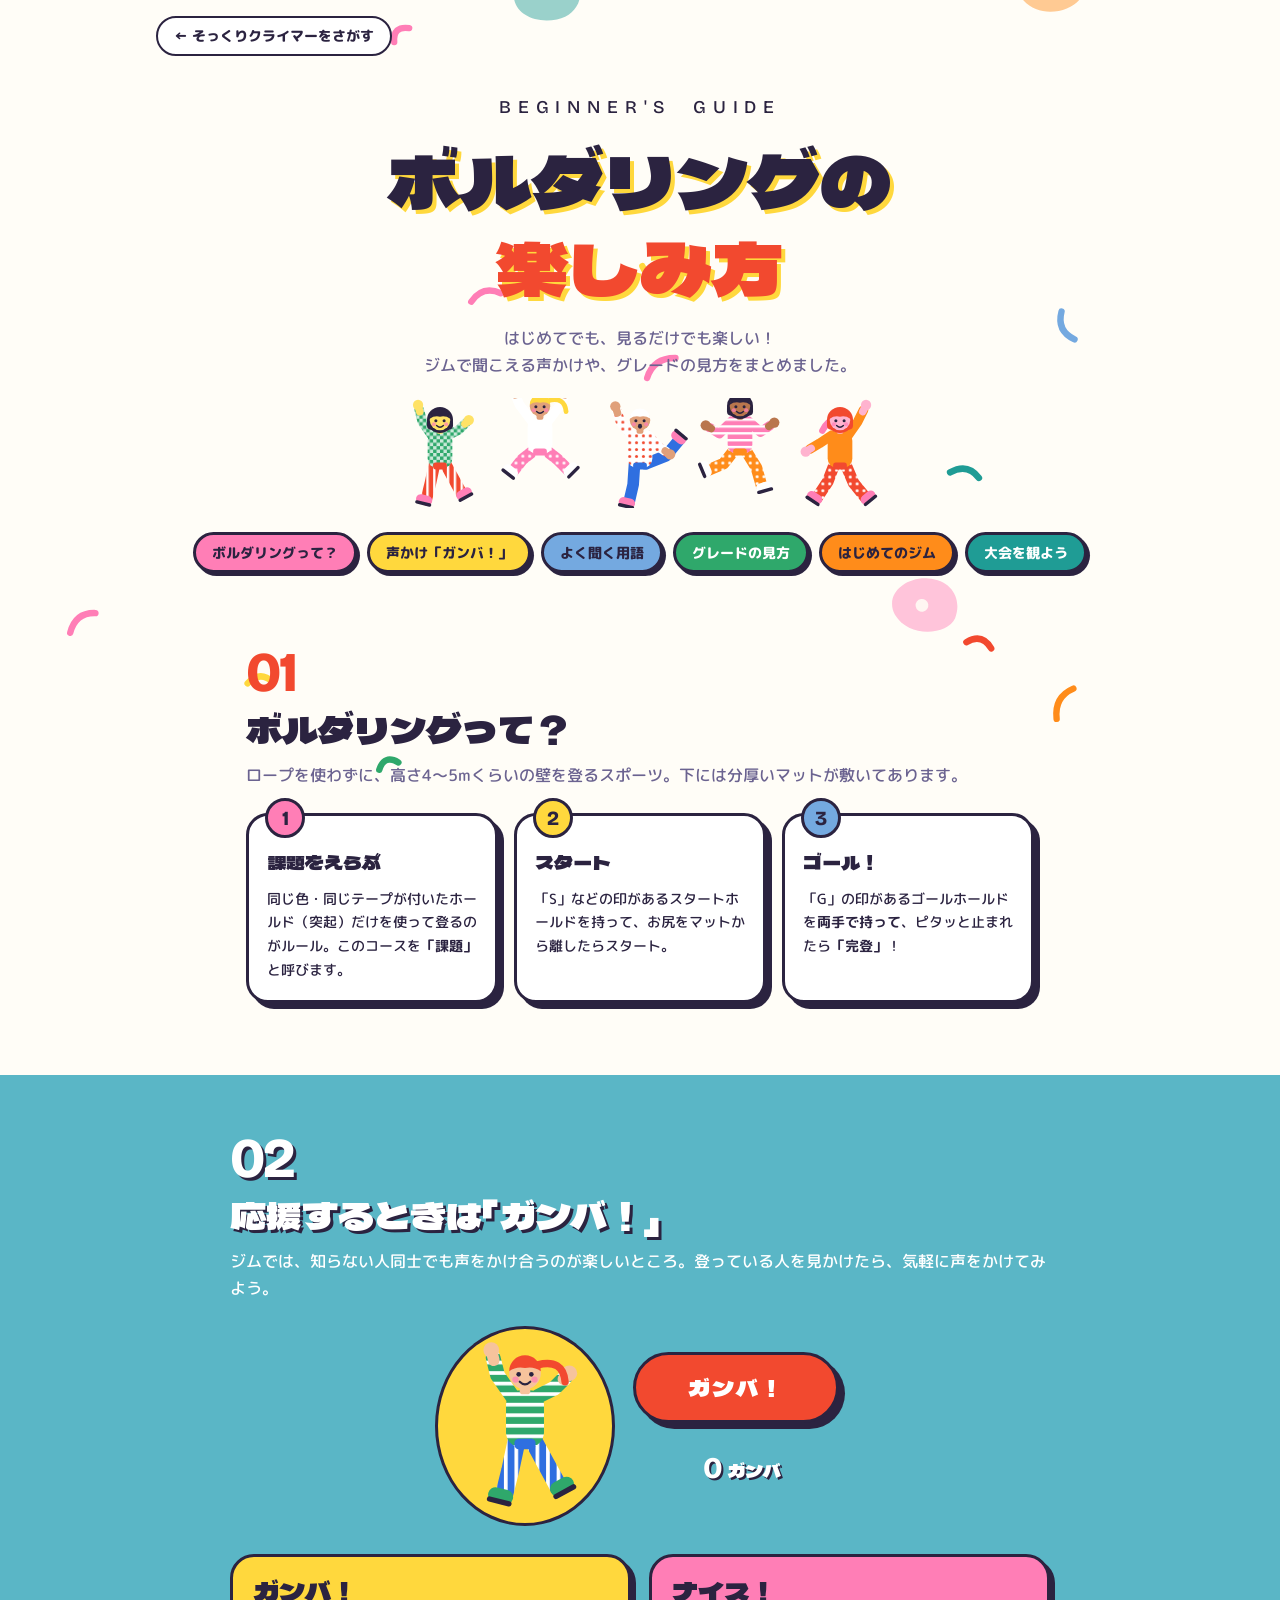
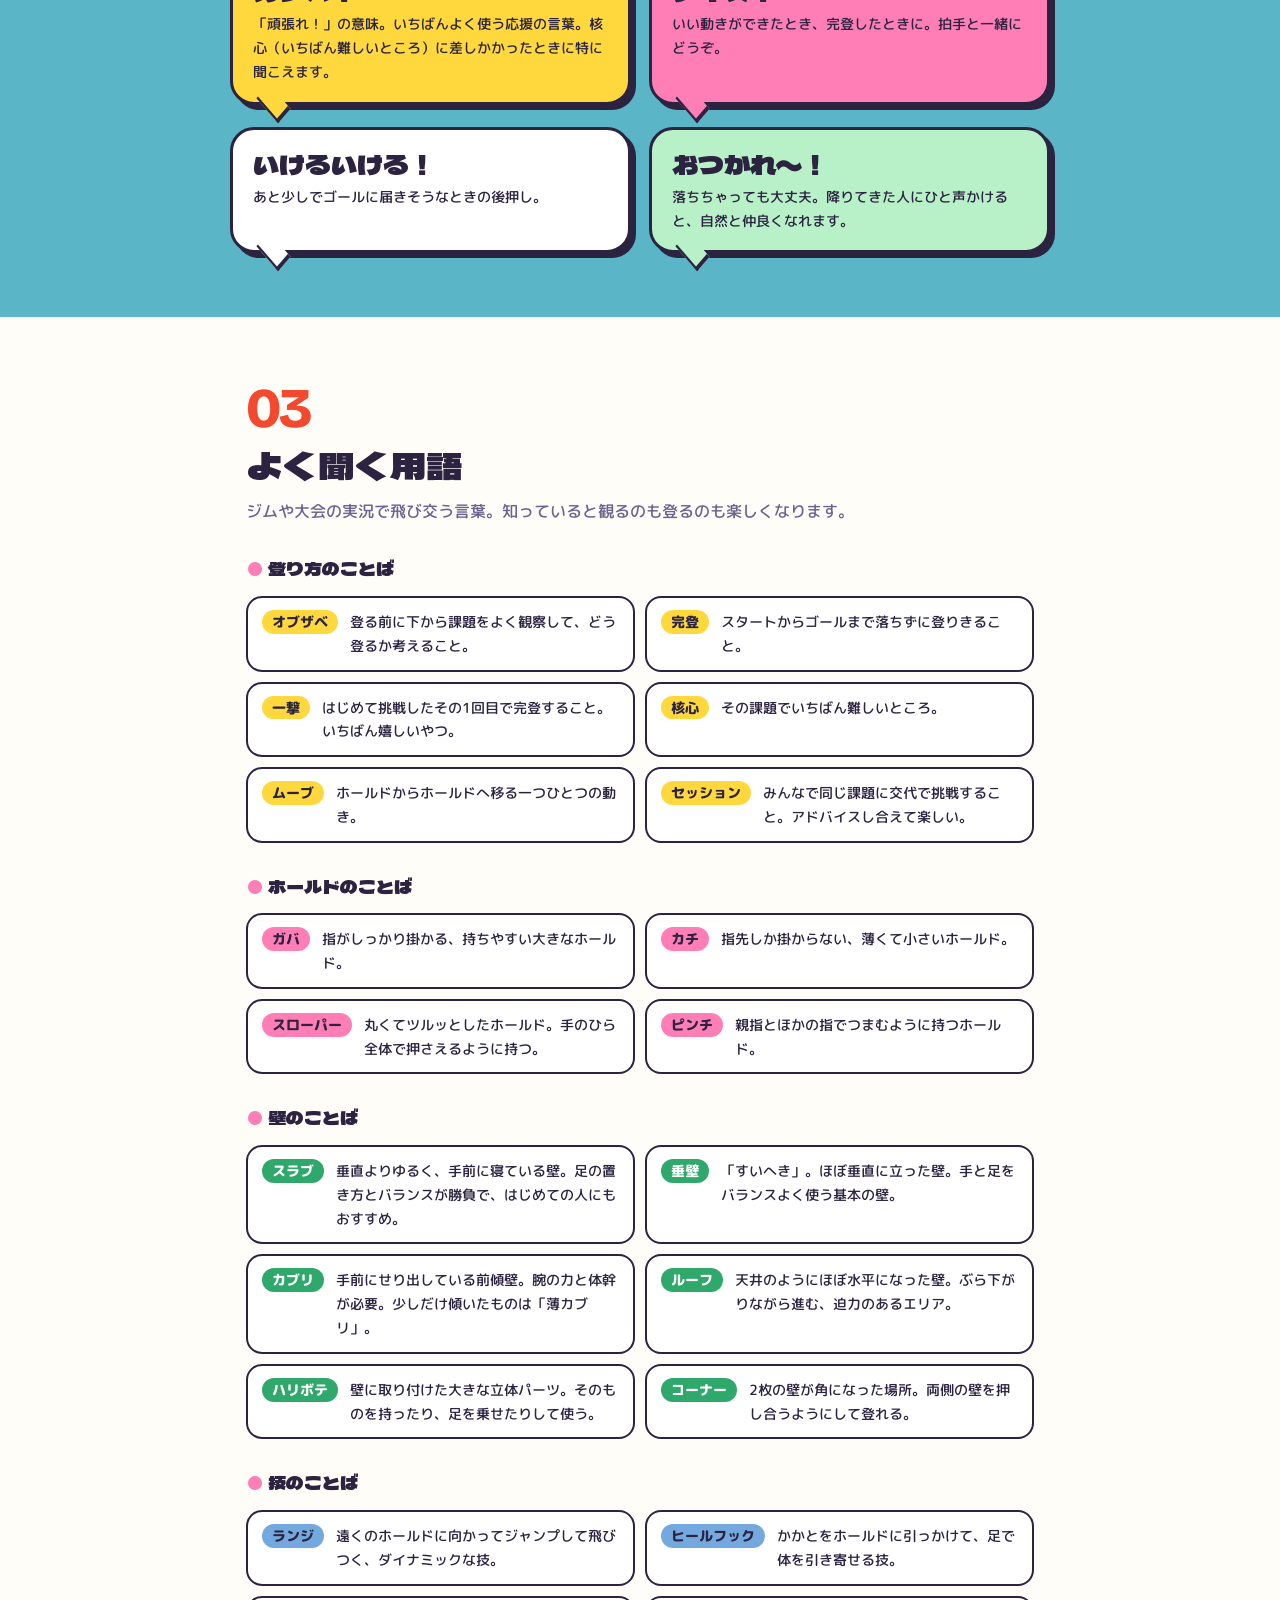
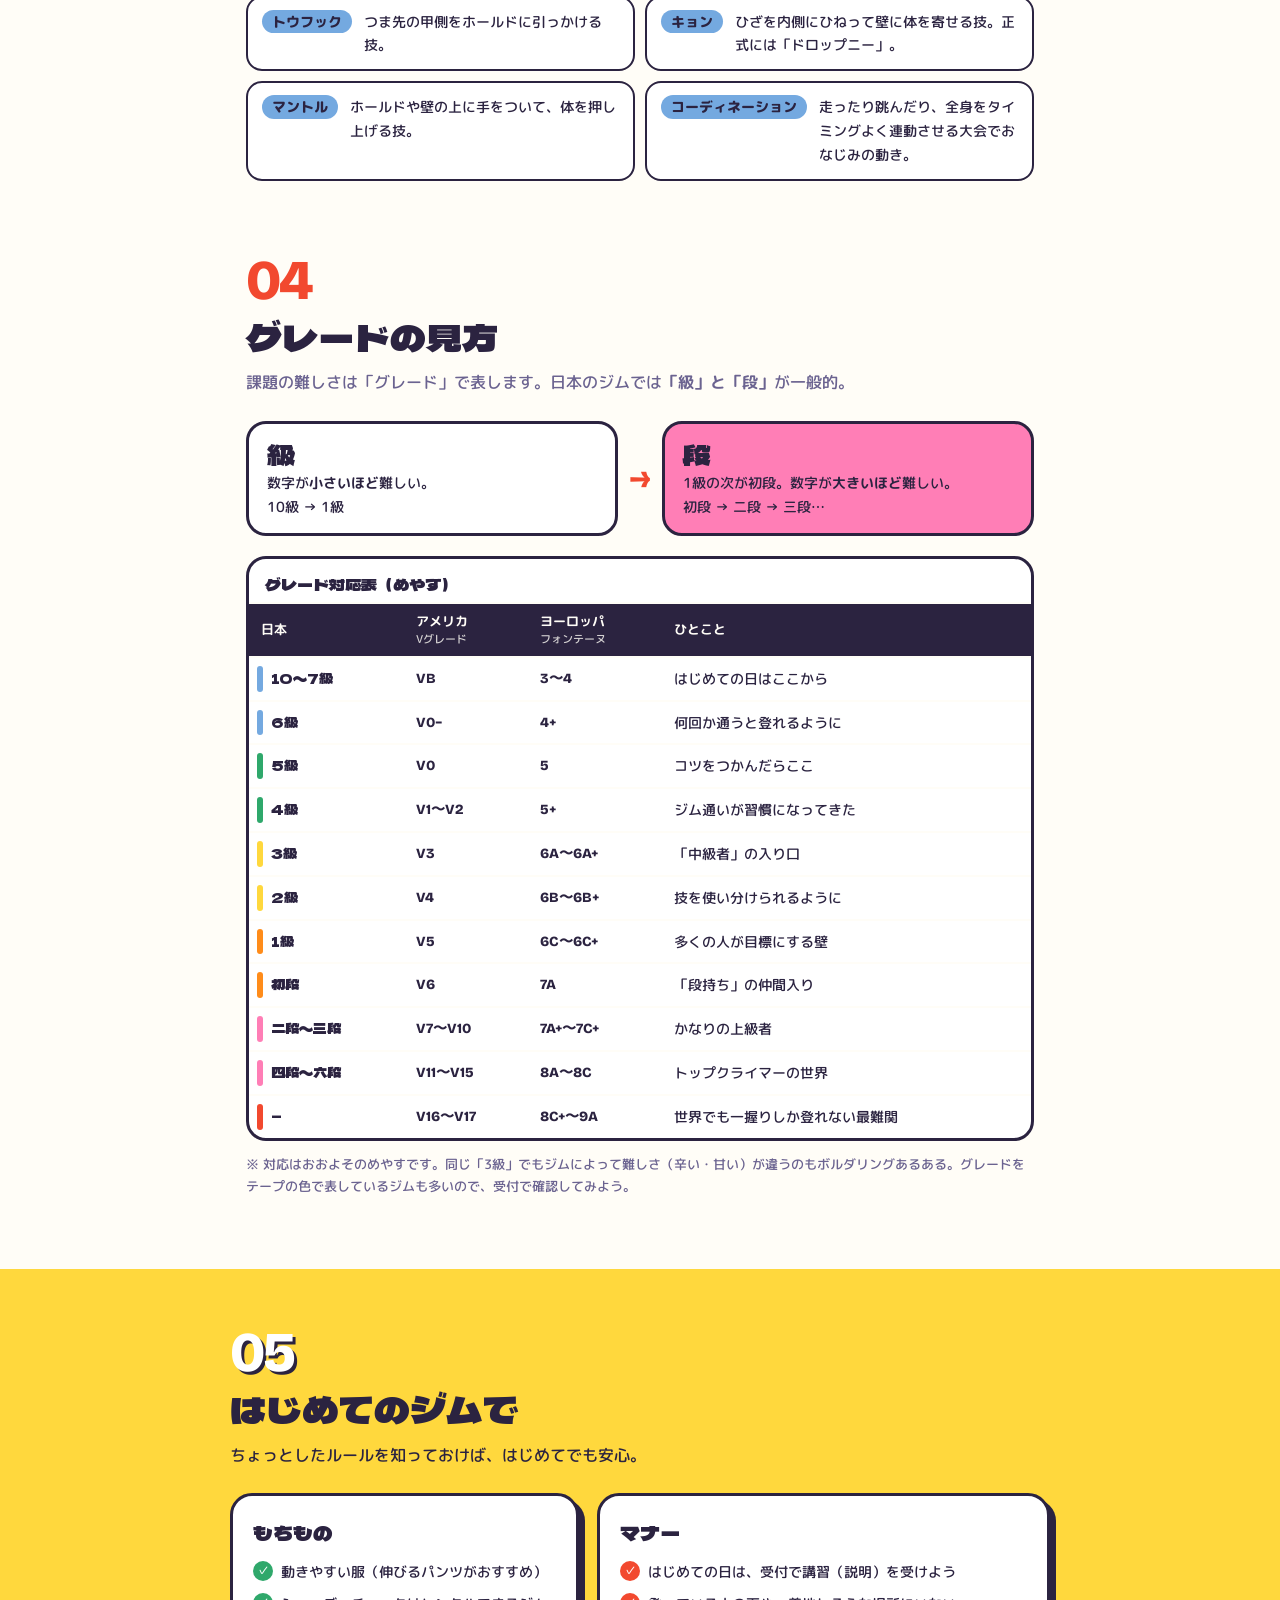
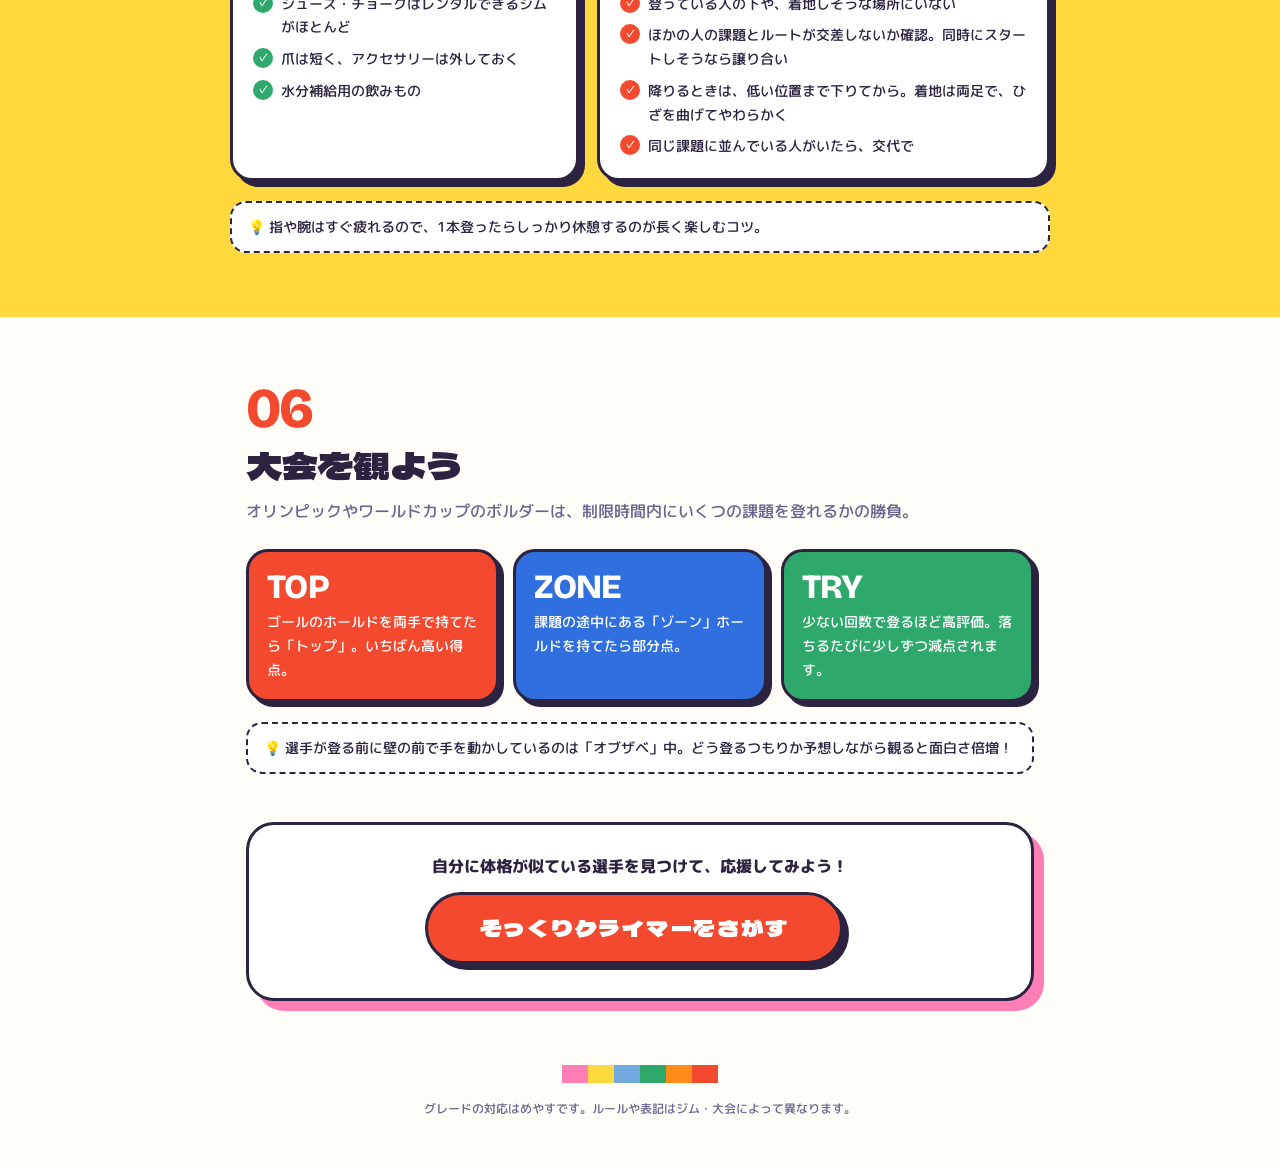
==== guide.html @ c54fc04d "初心者向けの「ボルダリングの楽しみ方」ページを追加 - 声かけ（ガンバ！ボタン付き）、用語集（登り方・ホールド・壁・技）、グレード対応表、ジムでのマナー、大会の見どころ - トップページのヒーロー・結" ====
<!DOCTYPE html>
<html lang="ja">
<head>
  <meta charset="UTF-8">
  <meta name="viewport" content="width=device-width, initial-scale=1.0">
  <title>ボルダリングの楽しみ方 | Climb Twin</title>
  <meta name="description" content="はじめてのボルダリングガイド。「ガンバ！」などの声かけ、よく聞く用語、グレードの見方、ジムでのマナーまで。">
  <link rel="canonical" href="https://asukaokochi-kinako.github.io/bouldering_twin_finder/guide.html">
  <link rel="icon" href="favicon.svg" type="image/svg+xml">

  <meta property="og:type" content="article">
  <meta property="og:site_name" content="Climb Twin">
  <meta property="og:title" content="ボルダリングの楽しみ方 | Climb Twin">
  <meta property="og:description" content="「ガンバ！」の声かけから、グレードの見方、ジムでのマナーまで。はじめてのボルダリングガイド。">
  <meta property="og:url" content="https://asukaokochi-kinako.github.io/bouldering_twin_finder/guide.html">
  <meta property="og:image" content="https://asukaokochi-kinako.github.io/bouldering_twin_finder/ogp.png">
  <meta property="og:image:width" content="1200">
  <meta property="og:image:height" content="630">
  <meta property="og:locale" content="ja_JP">
  <meta name="twitter:card" content="summary_large_image">

  <link rel="preconnect" href="https://fonts.googleapis.com">
  <link rel="preconnect" href="https://fonts.gstatic.com" crossorigin>
  <link href="https://fonts.googleapis.com/css2?family=Bricolage+Grotesque:opsz,wght@12..96,500;12..96,800&family=Dela+Gothic+One&family=M+PLUS+Rounded+1c:wght@500;800&display=swap" rel="stylesheet">
  <link rel="stylesheet" href="style.css">
  <link rel="stylesheet" href="guide.css">
</head>
<body>
  <div class="confetti" id="confetti" aria-hidden="true"></div>

  <nav class="topnav">
    <a class="topnav__back" href="./">← そっくりクライマーをさがす</a>
  </nav>

  <header class="ghero">
    <p class="hero__kicker">BEGINNER'S&nbsp;&nbsp;GUIDE</p>
    <h1 class="ghero__title">ボルダリングの<br><span class="c-red">楽しみ方</span></h1>
    <p class="ghero__lead">はじめてでも、見るだけでも楽しい！<br>ジムで聞こえる声かけや、グレードの見方をまとめました。</p>
    <div class="ghero__figs" id="hero-figs" aria-hidden="true"></div>

    <ul class="toc">
      <li><a class="toc__chip toc__chip--pink" href="#what">ボルダリングって？</a></li>
      <li><a class="toc__chip toc__chip--yellow" href="#ganba">声かけ「ガンバ！」</a></li>
      <li><a class="toc__chip toc__chip--blue" href="#words">よく聞く用語</a></li>
      <li><a class="toc__chip toc__chip--green" href="#grade">グレードの見方</a></li>
      <li><a class="toc__chip toc__chip--orange" href="#manner">はじめてのジム</a></li>
      <li><a class="toc__chip toc__chip--teal" href="#watch">大会を観よう</a></li>
    </ul>
  </header>

  <main class="gmain">

    <!-- 1. ボルダリングって？ -->
    <section class="gsec" id="what">
      <p class="gsec__num">01</p>
      <h2 class="gsec__title">ボルダリングって？</h2>
      <p class="gsec__lead">ロープを使わずに、高さ4〜5mくらいの壁を登るスポーツ。下には分厚いマットが敷いてあります。</p>

      <ol class="steps">
        <li class="step">
          <span class="step__icon step__icon--pink">1</span>
          <h3>課題をえらぶ</h3>
          <p>同じ色・同じテープが付いたホールド（突起）だけを使って登るのがルール。このコースを<b>「課題」</b>と呼びます。</p>
        </li>
        <li class="step">
          <span class="step__icon step__icon--yellow">2</span>
          <h3>スタート</h3>
          <p>「S」などの印があるスタートホールドを持って、お尻をマットから離したらスタート。</p>
        </li>
        <li class="step">
          <span class="step__icon step__icon--blue">3</span>
          <h3>ゴール！</h3>
          <p>「G」の印があるゴールホールドを<b>両手で持って</b>、ピタッと止まれたら<b>「完登」</b>！</p>
        </li>
      </ol>
    </section>

    <!-- 2. 声かけ -->
    <section class="gsec gsec--band" id="ganba">
      <div class="gsec__inner">
        <p class="gsec__num">02</p>
        <h2 class="gsec__title">応援するときは「ガンバ！」</h2>
        <p class="gsec__lead">ジムでは、知らない人同士でも声をかけ合うのが楽しいところ。登っている人を見かけたら、気軽に声をかけてみよう。</p>

        <div class="cheer">
          <div class="cheer__stage" id="cheer-stage" aria-hidden="true"></div>
          <div class="cheer__ctrl">
            <button class="btn" type="button" id="cheer-btn"><span class="btn__face">ガンバ！</span></button>
            <p class="cheer__count" aria-live="polite"><span id="cheer-count">0</span> ガンバ</p>
          </div>
        </div>

        <ul class="bubbles">
          <li class="bubble bubble--yellow">
            <p class="bubble__word">ガンバ！</p>
            <p class="bubble__desc">「頑張れ！」の意味。いちばんよく使う応援の言葉。核心（いちばん難しいところ）に差しかかったときに特に聞こえます。</p>
          </li>
          <li class="bubble bubble--pink">
            <p class="bubble__word">ナイス！</p>
            <p class="bubble__desc">いい動きができたとき、完登したときに。拍手と一緒にどうぞ。</p>
          </li>
          <li class="bubble bubble--blue">
            <p class="bubble__word">いけるいける！</p>
            <p class="bubble__desc">あと少しでゴールに届きそうなときの後押し。</p>
          </li>
          <li class="bubble bubble--green">
            <p class="bubble__word">おつかれ〜！</p>
            <p class="bubble__desc">落ちちゃっても大丈夫。降りてきた人にひと声かけると、自然と仲良くなれます。</p>
          </li>
        </ul>
      </div>
    </section>

    <!-- 3. 用語 -->
    <section class="gsec" id="words">
      <p class="gsec__num">03</p>
      <h2 class="gsec__title">よく聞く用語</h2>
      <p class="gsec__lead">ジムや大会の実況で飛び交う言葉。知っていると観るのも登るのも楽しくなります。</p>

      <h3 class="gsub">登り方のことば</h3>
      <dl class="words">
        <div class="word"><dt>オブザベ</dt><dd>登る前に下から課題をよく観察して、どう登るか考えること。</dd></div>
        <div class="word"><dt>完登</dt><dd>スタートからゴールまで落ちずに登りきること。</dd></div>
        <div class="word"><dt>一撃</dt><dd>はじめて挑戦したその1回目で完登すること。いちばん嬉しいやつ。</dd></div>
        <div class="word"><dt>核心</dt><dd>その課題でいちばん難しいところ。</dd></div>
        <div class="word"><dt>ムーブ</dt><dd>ホールドからホールドへ移る一つひとつの動き。</dd></div>
        <div class="word"><dt>セッション</dt><dd>みんなで同じ課題に交代で挑戦すること。アドバイスし合えて楽しい。</dd></div>
      </dl>

      <h3 class="gsub">ホールドのことば</h3>
      <dl class="words">
        <div class="word word--pink"><dt>ガバ</dt><dd>指がしっかり掛かる、持ちやすい大きなホールド。</dd></div>
        <div class="word word--pink"><dt>カチ</dt><dd>指先しか掛からない、薄くて小さいホールド。</dd></div>
        <div class="word word--pink"><dt>スローパー</dt><dd>丸くてツルッとしたホールド。手のひら全体で押さえるように持つ。</dd></div>
        <div class="word word--pink"><dt>ピンチ</dt><dd>親指とほかの指でつまむように持つホールド。</dd></div>
      </dl>

      <h3 class="gsub">壁のことば</h3>
      <dl class="words">
        <div class="word word--green"><dt>スラブ</dt><dd>垂直よりゆるく、手前に寝ている壁。足の置き方とバランスが勝負で、はじめての人にもおすすめ。</dd></div>
        <div class="word word--green"><dt>垂壁</dt><dd>「すいへき」。ほぼ垂直に立った壁。手と足をバランスよく使う基本の壁。</dd></div>
        <div class="word word--green"><dt>カブリ</dt><dd>手前にせり出している前傾壁。腕の力と体幹が必要。少しだけ傾いたものは「薄カブリ」。</dd></div>
        <div class="word word--green"><dt>ルーフ</dt><dd>天井のようにほぼ水平になった壁。ぶら下がりながら進む、迫力のあるエリア。</dd></div>
        <div class="word word--green"><dt>ハリボテ</dt><dd>壁に取り付けた大きな立体パーツ。そのものを持ったり、足を乗せたりして使う。</dd></div>
        <div class="word word--green"><dt>コーナー</dt><dd>2枚の壁が角になった場所。両側の壁を押し合うようにして登れる。</dd></div>
      </dl>

      <h3 class="gsub">技のことば</h3>
      <dl class="words">
        <div class="word word--blue"><dt>ランジ</dt><dd>遠くのホールドに向かってジャンプして飛びつく、ダイナミックな技。</dd></div>
        <div class="word word--blue"><dt>ヒールフック</dt><dd>かかとをホールドに引っかけて、足で体を引き寄せる技。</dd></div>
        <div class="word word--blue"><dt>トウフック</dt><dd>つま先の甲側をホールドに引っかける技。</dd></div>
        <div class="word word--blue"><dt>キョン</dt><dd>ひざを内側にひねって壁に体を寄せる技。正式には「ドロップニー」。</dd></div>
        <div class="word word--blue"><dt>マントル</dt><dd>ホールドや壁の上に手をついて、体を押し上げる技。</dd></div>
        <div class="word word--blue"><dt>コーディネーション</dt><dd>走ったり跳んだり、全身をタイミングよく連動させる大会でおなじみの動き。</dd></div>
      </dl>
    </section>

    <!-- 4. グレード -->
    <section class="gsec" id="grade">
      <p class="gsec__num">04</p>
      <h2 class="gsec__title">グレードの見方</h2>
      <p class="gsec__lead">課題の難しさは「グレード」で表します。日本のジムでは<b>「級」と「段」</b>が一般的。</p>

      <div class="grade-rule">
        <div class="grade-rule__item">
          <p class="grade-rule__head">級</p>
          <p>数字が<b>小さいほど</b>難しい。<br>10級 → 1級</p>
        </div>
        <div class="grade-rule__arrow" aria-hidden="true">→</div>
        <div class="grade-rule__item grade-rule__item--hard">
          <p class="grade-rule__head">段</p>
          <p>1級の次が初段。数字が<b>大きいほど</b>難しい。<br>初段 → 二段 → 三段…</p>
        </div>
      </div>

      <div class="table-wrap">
        <table class="gtable">
          <caption>グレード対応表（めやす）</caption>
          <thead>
            <tr><th scope="col">日本</th><th scope="col">アメリカ<br><small>Vグレード</small></th><th scope="col">ヨーロッパ<br><small>フォンテーヌ</small></th><th scope="col">ひとこと</th></tr>
          </thead>
          <tbody>
            <tr class="lv1"><th scope="row">10〜7級</th><td>VB</td><td>3〜4</td><td>はじめての日はここから</td></tr>
            <tr class="lv1"><th scope="row">6級</th><td>V0−</td><td>4+</td><td>何回か通うと登れるように</td></tr>
            <tr class="lv2"><th scope="row">5級</th><td>V0</td><td>5</td><td>コツをつかんだらここ</td></tr>
            <tr class="lv2"><th scope="row">4級</th><td>V1〜V2</td><td>5+</td><td>ジム通いが習慣になってきた</td></tr>
            <tr class="lv3"><th scope="row">3級</th><td>V3</td><td>6A〜6A+</td><td>「中級者」の入り口</td></tr>
            <tr class="lv3"><th scope="row">2級</th><td>V4</td><td>6B〜6B+</td><td>技を使い分けられるように</td></tr>
            <tr class="lv4"><th scope="row">1級</th><td>V5</td><td>6C〜6C+</td><td>多くの人が目標にする壁</td></tr>
            <tr class="lv4"><th scope="row">初段</th><td>V6</td><td>7A</td><td>「段持ち」の仲間入り</td></tr>
            <tr class="lv5"><th scope="row">二段〜三段</th><td>V7〜V10</td><td>7A+〜7C+</td><td>かなりの上級者</td></tr>
            <tr class="lv5"><th scope="row">四段〜六段</th><td>V11〜V15</td><td>8A〜8C</td><td>トップクライマーの世界</td></tr>
            <tr class="lv6"><th scope="row">—</th><td>V16〜V17</td><td>8C+〜9A</td><td>世界でも一握りしか登れない最難関</td></tr>
          </tbody>
        </table>
      </div>
      <p class="gnote">※ 対応はおおよそのめやすです。同じ「3級」でもジムによって難しさ（辛い・甘い）が違うのもボルダリングあるある。グレードをテープの色で表しているジムも多いので、受付で確認してみよう。</p>
    </section>

    <!-- 5. はじめてのジム -->
    <section class="gsec gsec--band gsec--yellow" id="manner">
      <div class="gsec__inner">
        <p class="gsec__num">05</p>
        <h2 class="gsec__title">はじめてのジムで</h2>
        <p class="gsec__lead">ちょっとしたルールを知っておけば、はじめてでも安心。</p>

        <div class="cols">
          <div class="col">
            <h3 class="col__title">もちもの</h3>
            <ul class="checks">
              <li>動きやすい服（伸びるパンツがおすすめ）</li>
              <li>シューズ・チョークはレンタルできるジムがほとんど</li>
              <li>爪は短く、アクセサリーは外しておく</li>
              <li>水分補給用の飲みもの</li>
            </ul>
          </div>
          <div class="col">
            <h3 class="col__title">マナー</h3>
            <ul class="checks checks--pink">
              <li>はじめての日は、受付で講習（説明）を受けよう</li>
              <li>登っている人の下や、着地しそうな場所にいない</li>
              <li>ほかの人の課題とルートが交差しないか確認。同時にスタートしそうなら譲り合い</li>
              <li>降りるときは、低い位置まで下りてから。着地は両足で、ひざを曲げてやわらかく</li>
              <li>同じ課題に並んでいる人がいたら、交代で</li>
            </ul>
          </div>
        </div>
        <p class="gtip">💡 指や腕はすぐ疲れるので、1本登ったらしっかり休憩するのが長く楽しむコツ。</p>
      </div>
    </section>

    <!-- 6. 観戦 -->
    <section class="gsec" id="watch">
      <p class="gsec__num">06</p>
      <h2 class="gsec__title">大会を観よう</h2>
      <p class="gsec__lead">オリンピックやワールドカップのボルダーは、制限時間内にいくつの課題を登れるかの勝負。</p>

      <ul class="points">
        <li class="point point--red">
          <p class="point__big">TOP</p>
          <p>ゴールのホールドを両手で持てたら「トップ」。いちばん高い得点。</p>
        </li>
        <li class="point point--blue">
          <p class="point__big">ZONE</p>
          <p>課題の途中にある「ゾーン」ホールドを持てたら部分点。</p>
        </li>
        <li class="point point--green">
          <p class="point__big">TRY</p>
          <p>少ない回数で登るほど高評価。落ちるたびに少しずつ減点されます。</p>
        </li>
      </ul>
      <p class="gtip">💡 選手が登る前に壁の前で手を動かしているのは「オブザベ」中。どう登るつもりか予想しながら観ると面白さ倍増！</p>

      <div class="gcta">
        <p>自分に体格が似ている選手を見つけて、応援してみよう！</p>
        <a class="btn btn--link" href="./"><span class="btn__face">そっくりクライマーをさがす</span></a>
      </div>
    </section>
  </main>

  <footer class="footer">
    <div class="swatch" aria-hidden="true">
      <i class="sw-pink"></i><i class="sw-yellow"></i><i class="sw-blue"></i><i class="sw-green"></i><i class="sw-orange"></i><i class="sw-red"></i>
    </div>
    <p>グレードの対応はめやすです。ルールや表記はジム・大会によって異なります。</p>
  </footer>

  <script src="figures.js"></script>
  <script src="guide.js"></script>
</body>
</html>
---- style.css ----
/* ========== tokens ========== */
:root {
  --pink: #ff7eb6;
  --yellow: #ffd83d;
  --blue: #74a9e0;
  --cobalt: #2f6fe0;
  --green: #2fa86b;
  --teal: #1f9c95;
  --orange: #ff8c1a;
  --red: #f2492f;
  --turquoise: #5ab6c6;
  --ink: #2b2340;
  --paper: #fffdf7;
  --card: #ffffff;
  --muted: #6b6390;
  --radius: 28px;
  --font-pop: "Dela Gothic One", "M PLUS Rounded 1c", sans-serif;
  --font-latin: "Bricolage Grotesque", "Helvetica Neue", sans-serif;
  --font-body: "M PLUS Rounded 1c", "Hiragino Maru Gothic ProN", sans-serif;
}

@media (prefers-color-scheme: dark) {
  :root:not([data-theme="light"]) {
    --ink: #fff4ea;
    --paper: #1f1a33;
    --card: #2b2448;
    --muted: #c3bce6;
    --turquoise: #1f6f7c;
  }
}
:root[data-theme="dark"] {
  --ink: #fff4ea;
  --paper: #1f1a33;
  --card: #2b2448;
  --muted: #c3bce6;
  --turquoise: #1f6f7c;
}

* { box-sizing: border-box; }

html { -webkit-text-size-adjust: 100%; }

body {
  margin: 0;
  min-height: 100vh;
  background: var(--paper);
  color: var(--ink);
  font-family: var(--font-body);
  font-weight: 500;
  line-height: 1.7;
  overflow-x: hidden;
}

.c-pink { color: var(--pink); }
.c-yellow { color: var(--yellow); }
.c-blue { color: var(--blue); }
.c-green { color: var(--green); }
.c-orange { color: var(--orange); }
.c-red { color: var(--red); }
.c-teal { color: var(--teal); }

/* ========== confetti ========== */
.confetti {
  position: fixed;
  inset: 0;
  pointer-events: none;
  z-index: 0;
}
.confetti svg,
.results__deco svg { width: 100%; height: 100%; display: block; }
.bit, .hold-bit { transform-box: fill-box; transform-origin: center; }
.confetti .bit:nth-of-type(3n) { animation: flutter 5s ease-in-out infinite; }
.confetti .bit:nth-of-type(3n+1) { animation: flutter 7s ease-in-out infinite reverse; }
.hold-bit { opacity: .45; }
@keyframes flutter {
  0%, 100% { translate: 0 0; }
  50% { translate: 0 -10px; }
}

/* ========== hero ========== */
.hero {
  position: relative;
  z-index: 1;
  text-align: center;
  padding: 56px 16px 8px;
  max-width: 1100px;
  margin: 0 auto;
}
.hero__kicker {
  margin: 0 0 14px;
  font-family: var(--font-latin);
  font-weight: 500;
  font-size: clamp(12px, 2.6vw, 18px);
  letter-spacing: .38em;
  color: var(--ink);
}
.hero__title {
  margin: 0;
  font-family: var(--font-pop);
  font-weight: 400;
  font-size: clamp(36px, 10.5vw, 84px);
  line-height: 1.15;
  text-shadow: 4px 4px 0 var(--ink);
}
.hero__title span { display: inline-block; animation: hop 2.4s ease-in-out infinite; }
.hero__title span:nth-child(2n) { animation-delay: .15s; }
.hero__title span:nth-child(3n) { animation-delay: .3s; }
.hero__title-big {
  color: var(--paper);
  -webkit-text-stroke: 2px var(--ink);
  text-shadow: 5px 5px 0 var(--pink), 9px 9px 0 var(--blue);
}
@keyframes hop {
  0%, 80%, 100% { transform: translateY(0) rotate(0); }
  88% { transform: translateY(-8px) rotate(-4deg); }
}

/* ポスター風の大きな英字 */
.hero__latin {
  margin: 14px 0 0;
  font-family: var(--font-latin);
  font-weight: 800;
  font-size: clamp(44px, 13vw, 128px);
  line-height: .9;
  letter-spacing: -.04em;
  color: var(--ink);
}
.hero__latin em {
  font-style: normal;
  color: var(--red);
  margin-left: .08em;
}

.hero__lead {
  margin: 20px auto 0;
  max-width: 32em;
  font-size: 16px;
  color: var(--muted);
}

.hero__side {
  position: absolute;
  top: 40px;
  width: 210px;
  height: 240px;
  display: none;
}
.hero__side svg { width: 100%; height: 100%; }
.hero__side--l { left: 0; rotate: -8deg; animation: sway 4s ease-in-out infinite; }
.hero__side--r { right: 0; top: 150px; rotate: 10deg; animation: sway 4.6s ease-in-out infinite reverse; }
@keyframes sway {
  0%, 100% { transform: translateY(0); }
  50% { transform: translateY(-12px); }
}
@media (min-width: 980px) {
  .hero__side { display: block; }
}

.hero__parade {
  display: flex;
  justify-content: center;
  align-items: flex-end;
  gap: 0;
  margin: 28px auto 0;
  max-width: 900px;
  overflow: hidden;
  padding-top: 24px;
}
.hero__parade svg {
  flex: 0 0 auto;
  width: 104px;
  height: 118px;
  margin: 0 -8px;
  animation: bounce 1.6s ease-in-out infinite;
}
.hero__parade svg:nth-child(2n) { animation-delay: -.4s; translate: 0 -18px; }
.hero__parade svg:nth-child(3n) { animation-delay: -.8s; }
.hero__parade svg:nth-child(4n) { translate: 0 -8px; rotate: 8deg; }
.hero__parade svg:nth-child(5n) { rotate: -10deg; }
@keyframes bounce {
  0%, 100% { transform: translateY(0); }
  50% { transform: translateY(-10px); }
}

/* ========== panel ========== */
.main {
  position: relative;
  z-index: 1;
  max-width: 760px;
  margin: 0 auto;
  padding: 24px 16px 64px;
}

.panel {
  background: var(--card);
  border: 3px solid var(--ink);
  border-radius: var(--radius);
  padding: 28px 24px 24px;
  box-shadow: 10px 10px 0 var(--pink);
}
.panel__title {
  display: flex;
  align-items: center;
  gap: 12px;
  margin: 0 0 20px;
  font-family: var(--font-pop);
  font-weight: 400;
  font-size: clamp(20px, 5vw, 26px);
  line-height: 1.3;
}
.panel__title span {
  display: grid;
  place-items: center;
  flex: 0 0 auto;
  width: 40px;
  height: 40px;
  border-radius: 50%;
  background: var(--turquoise);
  color: #fff;
  border: 3px solid var(--ink);
  font-size: 18px;
}

/* ========== form ========== */
.form { display: grid; gap: 22px; }

.field { margin: 0; padding: 0; border: 0; min-width: 0; }
.field__label {
  display: block;
  margin-bottom: 8px;
  padding: 0;
  font-weight: 800;
  font-size: 15px;
}
.field__opt {
  display: inline-block;
  margin-left: 6px;
  padding: 0 8px;
  border-radius: 999px;
  background: var(--yellow);
  color: #2b2340;
  font-size: 11px;
  vertical-align: 2px;
}
.field__hint {
  margin: 6px 0 0;
  font-size: 13px;
  color: var(--muted);
}

.chips { display: flex; flex-wrap: wrap; gap: 10px; }
.chip { position: relative; cursor: pointer; }
.chip input { position: absolute; opacity: 0; pointer-events: none; }
.chip span {
  display: inline-block;
  padding: 8px 20px;
  border: 3px solid var(--ink);
  border-radius: 999px;
  font-weight: 800;
  background: var(--card);
  transition: transform .15s, box-shadow .15s, background .15s;
}
.chip:hover span { transform: translateY(-2px); }
.chip input:focus-visible + span { outline: 3px dashed var(--orange); outline-offset: 3px; }
.chip input:checked + span { color: #2b2340; box-shadow: 4px 4px 0 var(--ink); }
.chip--pink input:checked + span  { background: var(--pink); }
.chip--blue input:checked + span  { background: var(--blue); }
.chip--green input:checked + span { background: var(--yellow); }

.num {
  display: flex;
  align-items: center;
  border: 3px solid var(--ink);
  border-radius: 18px;
  background: var(--paper);
  overflow: hidden;
  transition: box-shadow .15s;
}
.num:focus-within { box-shadow: 5px 5px 0 var(--yellow); }
.num input {
  flex: 1;
  min-width: 0;
  border: 0;
  background: transparent;
  color: var(--ink);
  font-family: var(--font-latin);
  font-weight: 800;
  font-size: 32px;
  padding: 8px 16px;
  outline: none;
}
.num input::placeholder { color: var(--muted); opacity: .4; }
#span::placeholder { font-family: var(--font-body); font-size: 18px; }
.num__unit {
  padding: 0 18px;
  font-family: var(--font-latin);
  font-weight: 800;
  font-size: 20px;
  color: var(--muted);
}

.form__error {
  margin: 0;
  color: var(--red);
  font-weight: 800;
  font-size: 14px;
}
.form__error:empty { display: none; }

/* ========== button ========== */
.btn {
  justify-self: center;
  border: 0;
  padding: 0;
  background: var(--ink);
  border-radius: 999px;
  cursor: pointer;
  font: inherit;
}
.btn__face {
  display: block;
  padding: 14px 52px;
  border: 3px solid var(--ink);
  border-radius: 999px;
  background: var(--red);
  color: #fff;
  font-family: var(--font-pop);
  font-size: 22px;
  letter-spacing: .08em;
  transform: translate(-6px, -6px);
  transition: transform .12s;
}
.btn:hover .btn__face { transform: translate(-8px, -8px); }
.btn:active .btn__face { transform: translate(0, 0); }
.btn:focus-visible { outline: 3px dashed var(--cobalt); outline-offset: 6px; }
.btn--ghost { display: block; margin: 40px auto 0; }
.btn--ghost .btn__face { background: var(--yellow); color: #2b2340; font-size: 18px; padding: 10px 36px; }

.privacy {
  display: flex;
  gap: 10px;
  align-items: flex-start;
  margin: 4px 0 0;
  padding: 12px 14px;
  border-radius: 16px;
  border: 2px dashed var(--green);
  font-size: 13px;
  color: var(--muted);
}
.privacy__dot {
  flex: 0 0 auto;
  width: 12px;
  height: 12px;
  margin-top: 5px;
  border-radius: 50%;
  background: var(--green);
}

/* ========== results (ターコイズの帯) ========== */
.results {
  position: relative;
  z-index: 1;
  background: var(--turquoise);
  padding: 64px 16px 72px;
  overflow: hidden;
}
.results__deco {
  position: absolute;
  inset: 0;
  pointer-events: none;
  opacity: .9;
}
.results__inner {
  position: relative;
  max-width: 760px;
  margin: 0 auto;
}
.results__kicker {
  margin: 0;
  text-align: center;
  font-family: var(--font-latin);
  font-size: clamp(12px, 2.6vw, 16px);
  letter-spacing: .38em;
  color: #fff;
}
.results__title {
  margin: 6px 0 20px;
  text-align: center;
  font-family: var(--font-pop);
  font-weight: 400;
  font-size: clamp(26px, 7vw, 44px);
  line-height: 1.3;
  color: #fff;
  text-shadow: 4px 4px 0 #2b2340;
}

.you {
  display: flex;
  flex-wrap: wrap;
  justify-content: center;
  gap: 10px;
  margin-bottom: 36px;
}
.you__pill {
  padding: 4px 14px;
  border: 2px solid #2b2340;
  border-radius: 999px;
  background: #fff;
  color: #2b2340;
  font-size: 14px;
  font-weight: 800;
}

.you__pill--soft { background: var(--yellow); }

.cards {
  list-style: none;
  margin: 0;
  padding: 0;
  display: grid;
  gap: 32px;
}

.card {
  position: relative;
  display: grid;
  grid-template-columns: 150px 1fr;
  gap: 20px;
  padding: 22px;
  background: var(--card);
  border: 3px solid #2b2340;
  border-radius: var(--radius);
  opacity: 0;
  transform: translateY(24px) rotate(-1deg);
  animation: pop-in .5s cubic-bezier(.2, 1.6, .4, 1) forwards;
}
.card:nth-child(1) { box-shadow: 10px 10px 0 var(--yellow); }
.card:nth-child(2) { box-shadow: 10px 10px 0 var(--pink);  animation-delay: .12s; }
.card:nth-child(3) { box-shadow: 10px 10px 0 #2b2340;      animation-delay: .24s; }
@keyframes pop-in { to { opacity: 1; transform: none; } }

.card__rank {
  position: absolute;
  top: -18px;
  left: -14px;
  z-index: 2;
  display: grid;
  place-items: center;
  width: 54px;
  height: 54px;
  border-radius: 50%;
  border: 3px solid #2b2340;
  background: var(--pink);
  color: #fff;
  font-family: var(--font-latin);
  font-weight: 800;
  font-size: 26px;
  rotate: -10deg;
}
.card:nth-child(1) .card__rank { width: 64px; height: 64px; font-size: 32px; background: var(--red); }

.card__avatar {
  align-self: start;
  width: 150px;
  height: 172px;
  border-radius: 22px;
  border: 3px solid #2b2340;
  --spot: var(--yellow);
  background: radial-gradient(circle at 50% 52%, var(--spot) 0 42%, var(--paper) 43%);
  overflow: hidden;
}
.card:nth-child(2) .card__avatar { --spot: var(--blue); }
.card:nth-child(3) .card__avatar { --spot: var(--pink); }
.card__avatar svg { display: block; width: 100%; height: 100%; animation: bounce 2s ease-in-out infinite; }

.card__body { min-width: 0; }
.card__country {
  display: inline-block;
  padding: 0 10px;
  border-radius: 999px;
  background: var(--ink);
  color: var(--paper);
  font-family: var(--font-latin);
  font-size: 12px;
  font-weight: 800;
  letter-spacing: .14em;
}
.card__name {
  margin: 6px 0 0;
  font-family: var(--font-pop);
  font-weight: 400;
  font-size: clamp(22px, 5.4vw, 28px);
  line-height: 1.25;
}
.card__en {
  margin: 0;
  font-family: var(--font-latin);
  font-weight: 500;
  font-size: 14px;
  color: var(--muted);
}

.match { margin: 12px 0 0; }
.match__head {
  display: flex;
  justify-content: space-between;
  align-items: baseline;
  font-size: 13px;
  font-weight: 800;
}
.match__score {
  font-family: var(--font-latin);
  font-weight: 800;
  font-size: 28px;
  line-height: 1;
  color: var(--red);
}
.match__bar { display: block; width: 100%; height: 14px; margin-top: 4px; }
.match__track { fill: var(--paper); stroke: var(--ink); stroke-width: 2; }
.match__fill { fill: var(--red); }

.stats {
  display: grid;
  grid-template-columns: repeat(3, 1fr);
  gap: 8px;
  margin: 14px 0 0;
}
.stat {
  padding: 8px 6px;
  text-align: center;
  border-radius: 14px;
  border: 2px solid #2b2340;
  color: #2b2340;
}
.stat:nth-child(1) { background: var(--pink); }
.stat:nth-child(2) { background: var(--yellow); }
.stat:nth-child(3) { background: var(--blue); }
.stat dt { font-size: 11px; font-weight: 800; }
.stat dd { margin: 0; font-family: var(--font-latin); font-weight: 800; font-size: 22px; line-height: 1.2; }
.stat__na { font-family: var(--font-body); font-size: 15px; line-height: 1.8; }
.stat small { display: block; font-family: var(--font-body); font-size: 11px; font-weight: 800; }

.tags { display: flex; flex-wrap: wrap; gap: 6px; margin: 14px 0 0; padding: 0; list-style: none; }
.tags li {
  padding: 0 10px;
  border-radius: 999px;
  border: 2px solid var(--ink);
  font-size: 12px;
  font-weight: 800;
}
.tags li::before { content: "#"; color: var(--red); }

.card__feature { margin: 12px 0 0; font-size: 14px; }

.card__video {
  display: inline-flex;
  align-items: center;
  gap: 8px;
  margin-top: 14px;
  padding: 8px 18px;
  border-radius: 999px;
  border: 3px solid #2b2340;
  background: var(--cobalt);
  color: #fff;
  font-weight: 800;
  font-size: 14px;
  text-decoration: none;
  box-shadow: 4px 4px 0 #2b2340;
  transition: transform .12s, box-shadow .12s;
}
.card__video:hover { transform: translate(-2px, -2px); box-shadow: 6px 6px 0 #2b2340; }
.card__video:active { transform: translate(4px, 4px); box-shadow: 0 0 0 #2b2340; }
.card__video svg { width: 18px; height: 18px; }

/* ========== share ========== */
.share {
  margin: 44px auto 0;
  padding: 24px 22px;
  background: var(--card);
  border: 3px solid #2b2340;
  border-radius: var(--radius);
  box-shadow: 10px 10px 0 var(--yellow);
  text-align: center;
}
.share__title {
  margin: 0;
  font-family: var(--font-pop);
  font-size: clamp(20px, 5vw, 26px);
  line-height: 1.3;
}
.share__preview {
  margin: 14px 0 0;
  padding: 14px 16px;
  border-radius: 16px;
  border: 2px dashed var(--muted);
  background: var(--paper);
  text-align: left;
  white-space: pre-wrap;
  overflow-wrap: anywhere;
  font-size: 14px;
  line-height: 1.7;
}
.share__note { margin: 6px 0 0; font-size: 12px; color: var(--muted); }
.share__btns {
  display: flex;
  flex-wrap: wrap;
  justify-content: center;
  gap: 10px;
  margin-top: 16px;
}
.sbtn {
  display: inline-block;
  padding: 8px 18px;
  border: 3px solid #2b2340;
  border-radius: 999px;
  box-shadow: 4px 4px 0 #2b2340;
  font-family: var(--font-body);
  font-weight: 800;
  font-size: 14px;
  line-height: 1.5;
  color: #fff;
  text-decoration: none;
  cursor: pointer;
  transition: transform .12s, box-shadow .12s;
}
.sbtn:hover { transform: translate(-2px, -2px); box-shadow: 6px 6px 0 #2b2340; }
.sbtn:active { transform: translate(4px, 4px); box-shadow: 0 0 0 #2b2340; }
.sbtn:focus-visible { outline: 3px dashed var(--cobalt); outline-offset: 4px; }
.sbtn[hidden] { display: none; }
.sbtn--x { background: #111; }
.sbtn--line { background: #06c755; }
.sbtn--threads { background: #2b2340; }
.sbtn--fb { background: #1877f2; }
.sbtn--copy { background: var(--yellow); color: #2b2340; }
.sbtn--more { background: var(--pink); color: #2b2340; }

/* ========== guide link ========== */
.guide-link {
  display: inline-block;
  margin-top: 18px;
  padding: 6px 18px;
  border: 2px solid var(--ink);
  border-radius: 999px;
  background: var(--card);
  color: var(--ink);
  font-weight: 800;
  font-size: 14px;
  text-decoration: none;
  transition: transform .12s, box-shadow .12s;
}
.guide-link:hover { transform: translate(-2px, -2px); box-shadow: 4px 4px 0 var(--ink); }
.guide-link--band {
  display: table;
  margin: 32px auto 0;
  background: #fff;
  color: #2b2340;
  border-color: #2b2340;
  text-align: center;
}
.footer__link { color: var(--ink); font-weight: 800; }

/* ========== footer ========== */
.footer {
  position: relative;
  z-index: 1;
  padding: 32px 16px 48px;
  text-align: center;
  font-size: 12px;
  color: var(--muted);
}
.footer p { margin: 10px 0 0; }
.swatch { display: inline-flex; }
.swatch i { display: block; width: 26px; height: 18px; }
.sw-pink { background: var(--pink); }
.sw-yellow { background: var(--yellow); }
.sw-blue { background: var(--blue); }
.sw-green { background: var(--green); }
.sw-orange { background: var(--orange); }
.sw-red { background: var(--red); }

/* ========== responsive ========== */
@media (max-width: 560px) {
  .hero { padding-top: 36px; }
  .hero__parade svg { width: 76px; height: 88px; margin: 0 -10px; }
  .panel { padding: 22px 16px 18px; box-shadow: 6px 6px 0 var(--pink); }
  .card { grid-template-columns: 1fr; padding: 22px 16px 18px; }
  .card__avatar { justify-self: center; width: 140px; height: 160px; }
  .card:nth-child(1) { box-shadow: 6px 6px 0 var(--yellow); }
  .card:nth-child(2) { box-shadow: 6px 6px 0 var(--pink); }
  .card:nth-child(3) { box-shadow: 6px 6px 0 #2b2340; }
  .btn__face { padding: 12px 40px; }
}

@media (prefers-reduced-motion: reduce) {
  *, *::before, *::after { animation: none !important; transition: none !important; }
  .card { opacity: 1; transform: none; }
}
---- guide.css ----
/* ガイドページ専用。共通の色・ボタン・フッターは style.css を使う */

.c-red { color: var(--red); }

/* ========== top nav ========== */
.topnav {
  position: relative;
  z-index: 2;
  max-width: 1000px;
  margin: 0 auto;
  padding: 16px 16px 0;
}
.topnav__back {
  display: inline-block;
  padding: 6px 16px;
  border: 2px solid var(--ink);
  border-radius: 999px;
  background: var(--card);
  color: var(--ink);
  font-weight: 800;
  font-size: 14px;
  text-decoration: none;
  transition: transform .12s, box-shadow .12s;
}
.topnav__back:hover { transform: translate(-2px, -2px); box-shadow: 4px 4px 0 var(--ink); }

/* ========== hero ========== */
.ghero {
  position: relative;
  z-index: 1;
  max-width: 1000px;
  margin: 0 auto;
  padding: 36px 16px 8px;
  text-align: center;
}
.ghero__title {
  margin: 0;
  font-family: var(--font-pop);
  font-weight: 400;
  font-size: clamp(36px, 9vw, 72px);
  line-height: 1.2;
  text-shadow: 4px 4px 0 var(--yellow);
}
.ghero__lead { margin: 16px auto 0; max-width: 32em; color: var(--muted); }
.ghero__figs {
  display: flex;
  justify-content: center;
  gap: 4px;
  margin: 18px auto 0;
  overflow: hidden;
}
.ghero__figs svg { flex: 0 0 auto; width: 96px; height: 110px; animation: bounce 1.8s ease-in-out infinite; }
.ghero__figs svg:nth-child(2n) { animation-delay: -.6s; translate: 0 -14px; }

.toc {
  display: flex;
  flex-wrap: wrap;
  justify-content: center;
  gap: 10px;
  margin: 24px auto 0;
  padding: 0;
  list-style: none;
}
.toc__chip {
  display: inline-block;
  padding: 6px 16px;
  border: 3px solid #2b2340;
  border-radius: 999px;
  color: #2b2340;
  font-weight: 800;
  font-size: 14px;
  text-decoration: none;
  box-shadow: 3px 3px 0 #2b2340;
  transition: transform .12s, box-shadow .12s;
}
.toc__chip:hover { transform: translate(-2px, -2px); box-shadow: 5px 5px 0 #2b2340; }
.toc__chip--pink { background: var(--pink); }
.toc__chip--yellow { background: var(--yellow); }
.toc__chip--blue { background: var(--blue); }
.toc__chip--green { background: var(--green); color: #fff; }
.toc__chip--orange { background: var(--orange); }
.toc__chip--teal { background: var(--teal); color: #fff; }

/* ========== section ========== */
.gmain { position: relative; z-index: 1; }

.gsec {
  max-width: 820px;
  margin: 0 auto;
  padding: 64px 16px 8px;
  scroll-margin-top: 16px;
}
.gsec--band {
  max-width: none;
  margin-top: 64px;
  padding: 56px 16px 64px;
  background: var(--turquoise);
}
.gsec--yellow { background: var(--yellow); color: #2b2340; }
.gsec--yellow .gsec__lead { color: #2b2340; }
.gsec__inner { max-width: 820px; margin: 0 auto; }

.gsec__num {
  margin: 0;
  font-family: var(--font-latin);
  font-weight: 800;
  font-size: 56px;
  line-height: 1;
  letter-spacing: -.04em;
  color: var(--red);
}
.gsec--band .gsec__num { color: #fff; text-shadow: 3px 3px 0 #2b2340; }
.gsec__title {
  margin: 4px 0 0;
  font-family: var(--font-pop);
  font-weight: 400;
  font-size: clamp(24px, 6vw, 36px);
  line-height: 1.3;
}
.gsec--band:not(.gsec--yellow) .gsec__title { color: #fff; text-shadow: 3px 3px 0 #2b2340; }
.gsec__lead { margin: 10px 0 24px; color: var(--muted); }
.gsec--band:not(.gsec--yellow) .gsec__lead { color: #fff; }

.gsub {
  margin: 28px 0 12px;
  font-family: var(--font-pop);
  font-weight: 400;
  font-size: 18px;
}
.gsub::before { content: "● "; color: var(--pink); }

/* ========== 01 steps ========== */
.steps {
  display: grid;
  grid-template-columns: repeat(3, 1fr);
  gap: 16px;
  margin: 0;
  padding: 0;
  list-style: none;
}
.step {
  position: relative;
  padding: 30px 18px 18px;
  background: var(--card);
  border: 3px solid var(--ink);
  border-radius: 22px;
  box-shadow: 6px 6px 0 var(--ink);
}
.step h3 { margin: 0; font-family: var(--font-pop); font-weight: 400; font-size: 19px; }
.step p { margin: 8px 0 0; font-size: 14px; }
.step__icon {
  position: absolute;
  top: -18px;
  left: 16px;
  display: grid;
  place-items: center;
  width: 40px;
  height: 40px;
  border-radius: 50%;
  border: 3px solid #2b2340;
  font-family: var(--font-latin);
  font-weight: 800;
  font-size: 20px;
  color: #2b2340;
}
.step__icon--pink { background: var(--pink); }
.step__icon--yellow { background: var(--yellow); }
.step__icon--blue { background: var(--blue); }

/* ========== 02 cheer ========== */
.cheer {
  display: flex;
  align-items: center;
  justify-content: center;
  gap: 24px;
  flex-wrap: wrap;
  margin-bottom: 28px;
}
.cheer__stage {
  position: relative;
  width: 180px;
  height: 200px;
  border-radius: 50%;
  background: var(--yellow);
  border: 3px solid #2b2340;
}
.cheer__stage svg { width: 100%; height: 100%; }
.cheer__stage.is-hop svg { animation: hop-big .6s cubic-bezier(.3, 1.6, .5, 1); }
@keyframes hop-big {
  0% { transform: translateY(0); }
  40% { transform: translateY(-36px) rotate(-6deg); }
  100% { transform: translateY(0); }
}
.cheer__pop {
  position: absolute;
  top: -10px;
  left: 50%;
  translate: -50% 0;
  padding: 2px 12px;
  border: 2px solid #2b2340;
  border-radius: 999px;
  background: #fff;
  color: var(--red);
  font-family: var(--font-pop);
  font-size: 18px;
  white-space: nowrap;
  pointer-events: none;
  animation: float-up 1s ease-out forwards;
}
@keyframes float-up {
  0% { opacity: 0; transform: translateY(10px) scale(.8); }
  20% { opacity: 1; transform: translateY(0) scale(1.1); }
  100% { opacity: 0; transform: translateY(-50px) scale(1); }
}
.cheer__ctrl { text-align: center; }
.cheer__count {
  margin: 14px 0 0;
  font-family: var(--font-pop);
  font-size: 18px;
  color: #fff;
  text-shadow: 2px 2px 0 #2b2340;
}
.cheer__count span { font-family: var(--font-latin); font-weight: 800; font-size: 30px; }

.bubbles {
  display: grid;
  grid-template-columns: repeat(2, 1fr);
  gap: 22px 18px;
  margin: 0;
  padding: 0;
  list-style: none;
}
.bubble {
  position: relative;
  padding: 18px 20px;
  border: 3px solid #2b2340;
  border-radius: 24px;
  color: #2b2340;
  box-shadow: 5px 5px 0 #2b2340;
}
/* 吹き出しのしっぽ */
.bubble::after {
  content: "";
  position: absolute;
  bottom: -14px;
  left: 28px;
  width: 22px;
  height: 22px;
  background: inherit;
  border-right: 3px solid #2b2340;
  border-bottom: 3px solid #2b2340;
  transform: skewY(30deg) rotate(30deg);
}
.bubble--yellow { background: var(--yellow); }
.bubble--pink { background: var(--pink); }
.bubble--blue { background: #fff; }
.bubble--green { background: #b8f0c8; }
.bubble__word { margin: 0; font-family: var(--font-pop); font-size: 26px; line-height: 1.2; }
.bubble__desc { margin: 6px 0 0; font-size: 14px; }

/* ========== 03 words ========== */
.words {
  display: grid;
  grid-template-columns: repeat(2, 1fr);
  gap: 10px;
  margin: 0;
}
.word {
  display: flex;
  gap: 12px;
  align-items: baseline;
  padding: 12px 14px;
  background: var(--card);
  border: 2px solid var(--ink);
  border-radius: 16px;
}
.word dt {
  flex: 0 0 auto;
  padding: 0 10px;
  border-radius: 999px;
  background: var(--yellow);
  color: #2b2340;
  font-weight: 800;
  font-size: 14px;
}
.word--pink dt { background: var(--pink); }
.word--blue dt { background: var(--blue); }
.word--green dt { background: var(--green); color: #fff; }
.word dd { margin: 0; font-size: 14px; }

/* ========== 04 grade ========== */
.grade-rule {
  display: flex;
  align-items: stretch;
  gap: 12px;
  margin-bottom: 20px;
}
.grade-rule__item {
  flex: 1;
  padding: 14px 18px;
  background: var(--card);
  border: 3px solid var(--ink);
  border-radius: 20px;
  font-size: 14px;
}
.grade-rule__item p { margin: 0; }
.grade-rule__item--hard { background: var(--pink); color: #2b2340; border-color: #2b2340; }
.grade-rule__head { font-family: var(--font-pop); font-size: 28px; line-height: 1.2; }
.grade-rule__arrow {
  align-self: center;
  font-family: var(--font-latin);
  font-weight: 800;
  font-size: 32px;
  color: var(--red);
}

.table-wrap {
  overflow-x: auto;
  border: 3px solid var(--ink);
  border-radius: 20px;
  background: var(--card);
}
.gtable { width: 100%; min-width: 520px; border-collapse: collapse; font-size: 14px; }
.gtable caption {
  padding: 12px 16px 4px;
  text-align: left;
  font-family: var(--font-pop);
  font-size: 16px;
}
.gtable th, .gtable td { padding: 9px 12px; text-align: left; border-top: 2px solid var(--paper); }
.gtable thead th { font-size: 13px; background: var(--ink); color: var(--paper); line-height: 1.3; }
.gtable thead small { font-weight: 500; opacity: .8; }
.gtable tbody th { font-family: var(--font-pop); font-weight: 400; white-space: nowrap; position: relative; padding-left: 22px; }
.gtable tbody th::before {
  content: "";
  position: absolute;
  left: 8px;
  top: 8px;
  bottom: 8px;
  width: 6px;
  border-radius: 3px;
  background: var(--lv);
}
.gtable td:nth-child(2), .gtable td:nth-child(3) { font-family: var(--font-latin); font-weight: 800; white-space: nowrap; }
.gtable tr.lv1 { --lv: var(--blue); }
.gtable tr.lv2 { --lv: var(--green); }
.gtable tr.lv3 { --lv: var(--yellow); }
.gtable tr.lv4 { --lv: var(--orange); }
.gtable tr.lv5 { --lv: var(--pink); }
.gtable tr.lv6 { --lv: var(--red); }

.gnote { margin: 12px 0 0; font-size: 13px; color: var(--muted); }

/* ========== 05 manner ========== */
.cols { display: grid; grid-template-columns: 1fr 1.3fr; gap: 18px; }
.col {
  padding: 20px;
  background: #fff;
  border: 3px solid #2b2340;
  border-radius: 22px;
  box-shadow: 6px 6px 0 #2b2340;
  color: #2b2340;
}
.col__title { margin: 0 0 10px; font-family: var(--font-pop); font-weight: 400; font-size: 20px; }
.checks { margin: 0; padding: 0; list-style: none; display: grid; gap: 8px; font-size: 14px; }
.checks li { position: relative; padding-left: 28px; }
.checks li::before {
  content: "✓";
  position: absolute;
  left: 0;
  top: 1px;
  display: grid;
  place-items: center;
  width: 20px;
  height: 20px;
  border-radius: 50%;
  background: var(--green);
  color: #fff;
  font-size: 12px;
  font-weight: 800;
}
.checks--pink li::before { background: var(--red); }

.gtip {
  margin: 20px 0 0;
  padding: 12px 16px;
  border-radius: 16px;
  background: var(--card);
  border: 2px dashed var(--ink);
  font-size: 14px;
  color: var(--ink);
}
.gsec--yellow .gtip { background: #fff; color: #2b2340; border-color: #2b2340; }

/* ========== 06 watch ========== */
.points {
  display: grid;
  grid-template-columns: repeat(3, 1fr);
  gap: 14px;
  margin: 0;
  padding: 0;
  list-style: none;
}
.point {
  padding: 18px;
  border: 3px solid #2b2340;
  border-radius: 22px;
  color: #fff;
  font-size: 14px;
  box-shadow: 5px 5px 0 #2b2340;
}
.point p { margin: 6px 0 0; }
.point__big { margin: 0 !important; font-family: var(--font-latin); font-weight: 800; font-size: 34px; line-height: 1; letter-spacing: -.02em; }
.point--red { background: var(--red); }
.point--blue { background: var(--cobalt); }
.point--green { background: var(--green); }

.gcta {
  margin: 48px 0 24px;
  padding: 28px 20px;
  text-align: center;
  background: var(--card);
  border: 3px solid var(--ink);
  border-radius: var(--radius);
  box-shadow: 10px 10px 0 var(--pink);
}
.gcta p { margin: 0 0 18px; font-weight: 800; }
.btn--link { display: inline-block; text-decoration: none; }

/* ========== responsive ========== */
@media (max-width: 640px) {
  .steps, .bubbles, .words, .cols, .points { grid-template-columns: 1fr; }
  .grade-rule { flex-direction: column; }
  .grade-rule__arrow { rotate: 90deg; line-height: 1; font-size: 24px; }
  .ghero__figs svg { width: 70px; height: 80px; }
  .gsec__num { font-size: 44px; }
}
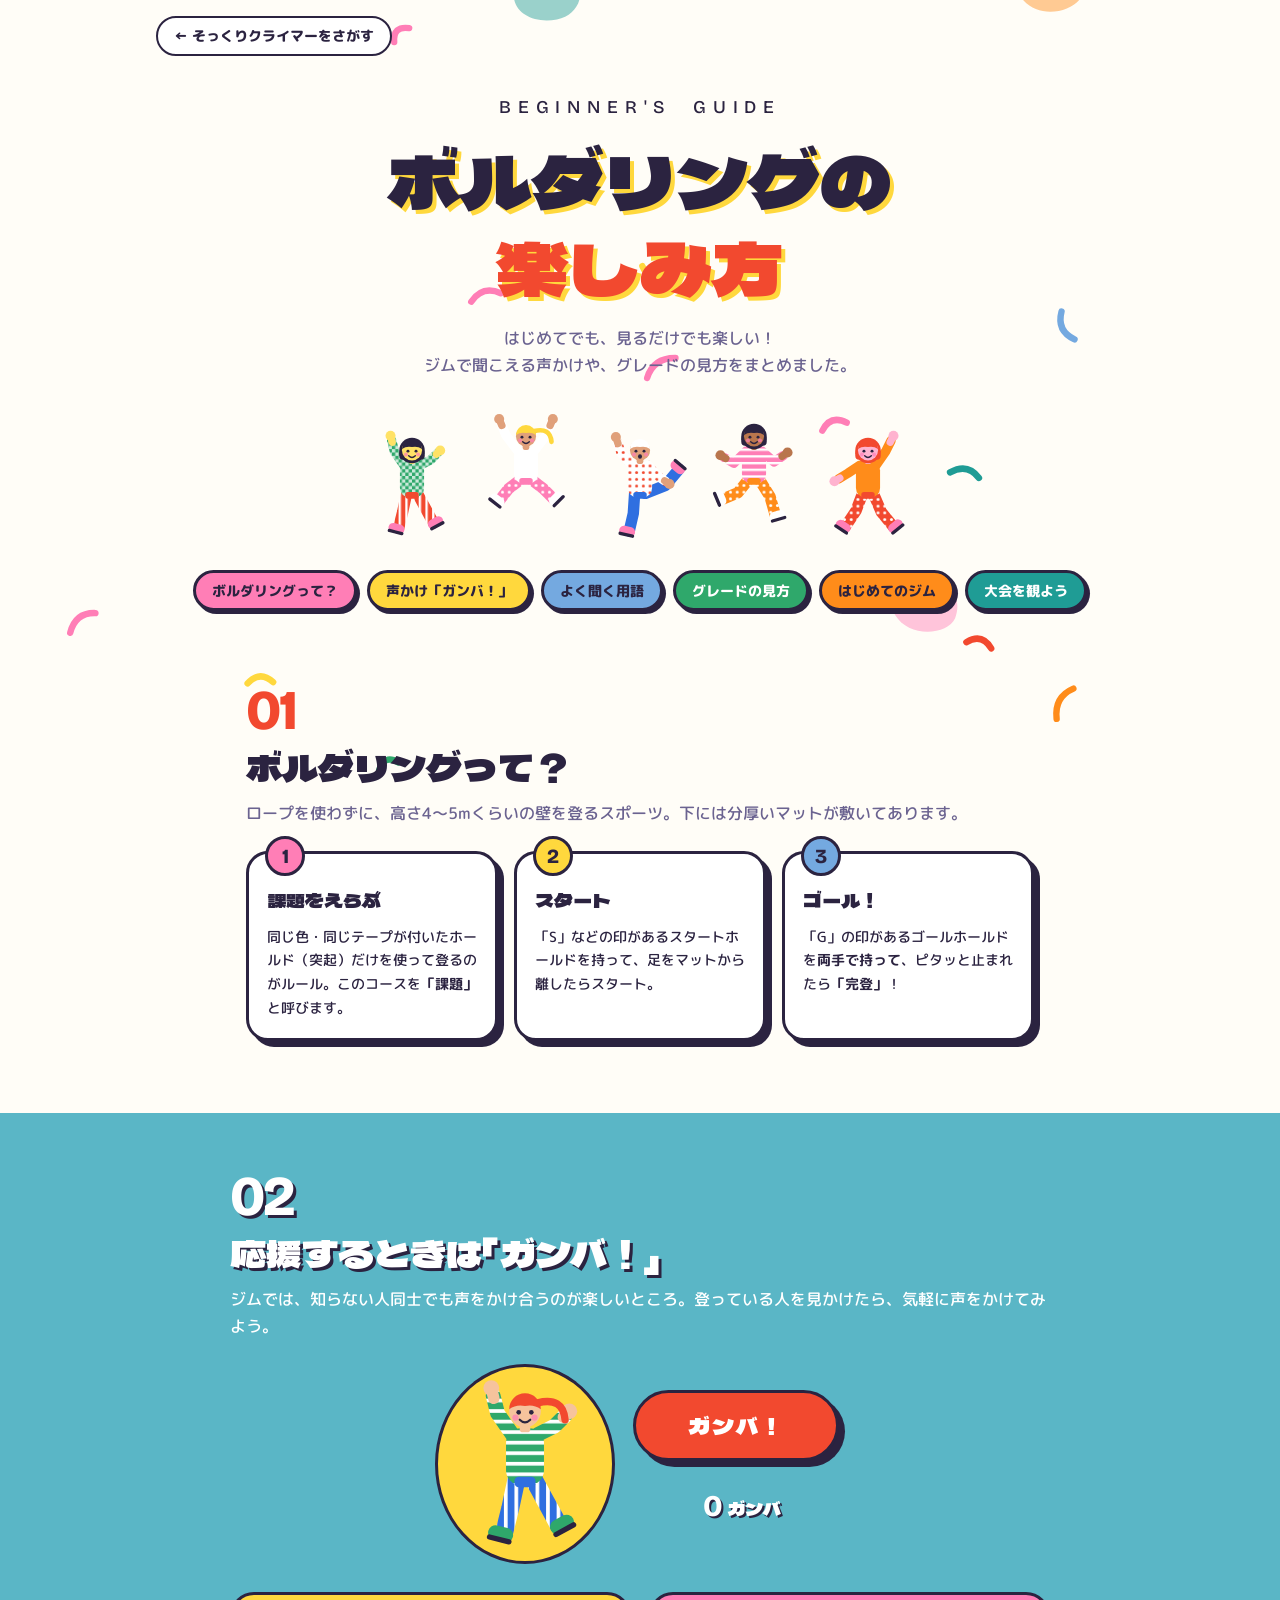
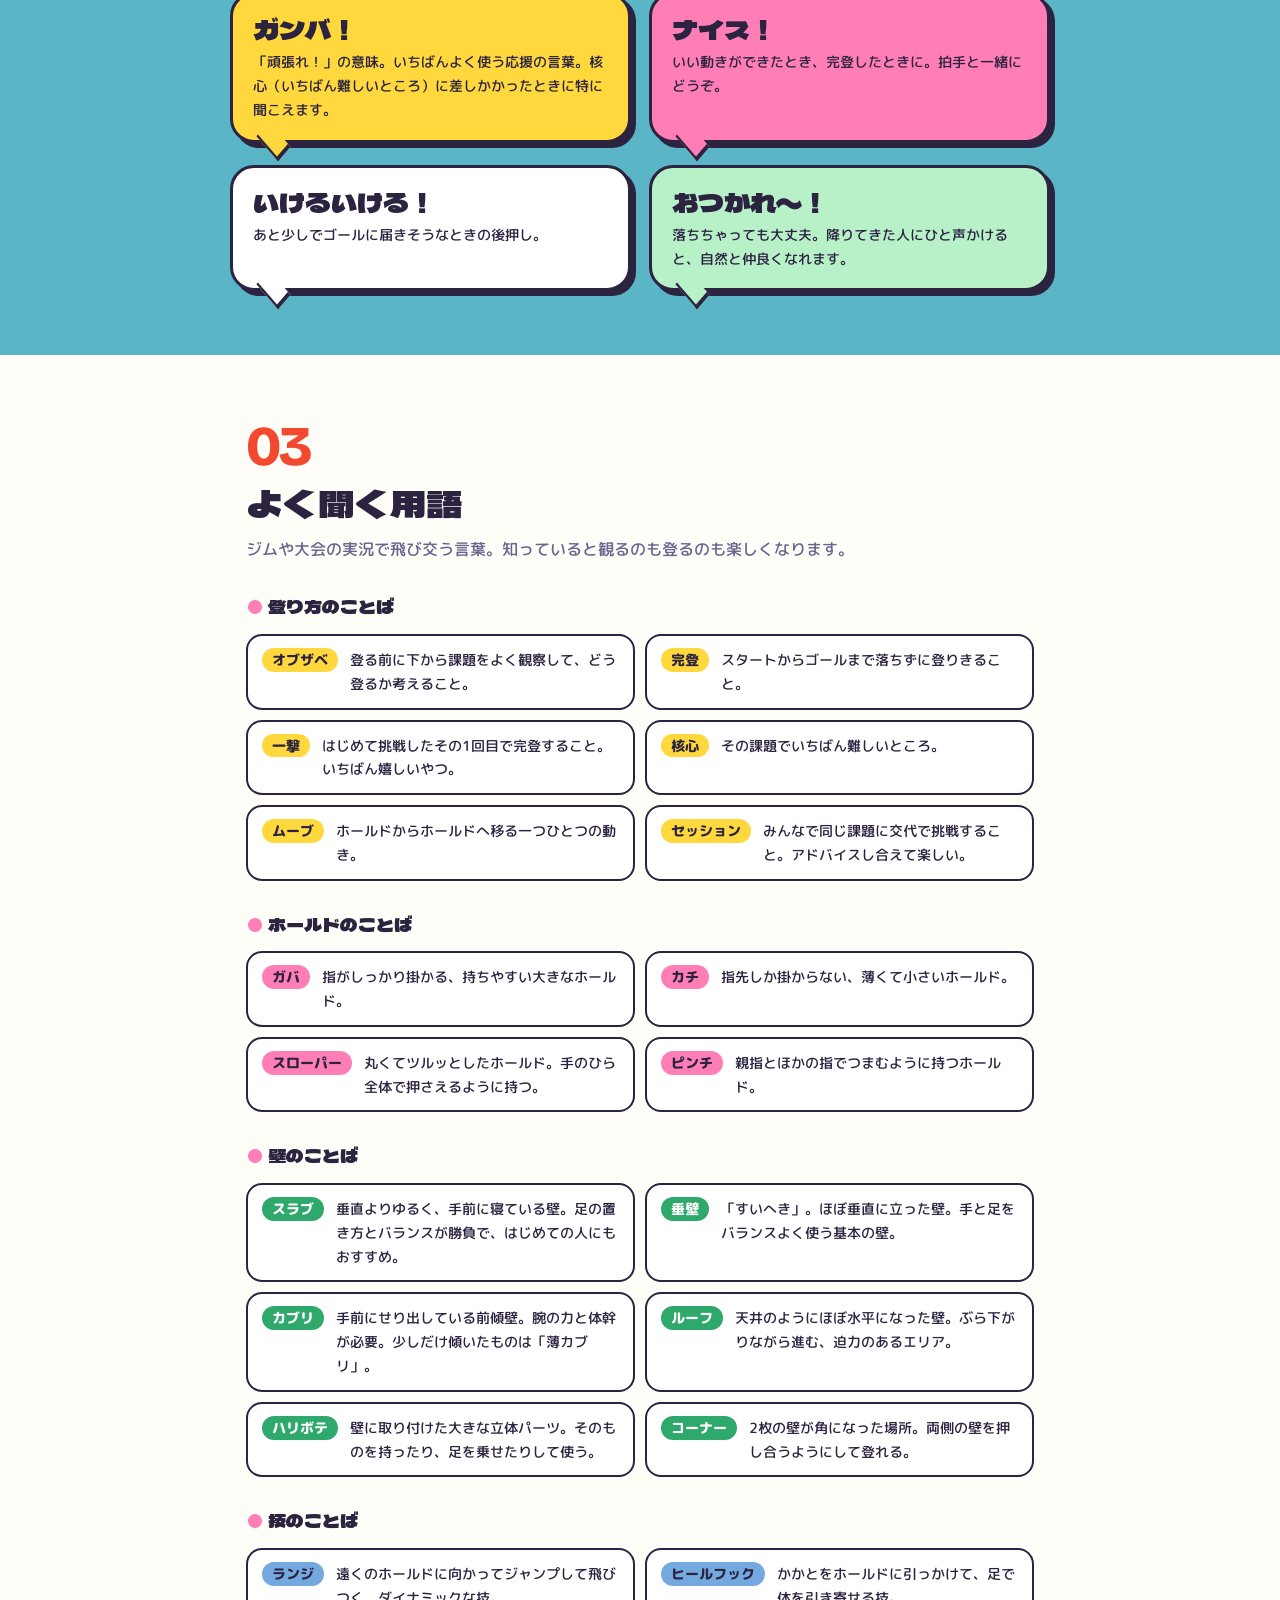
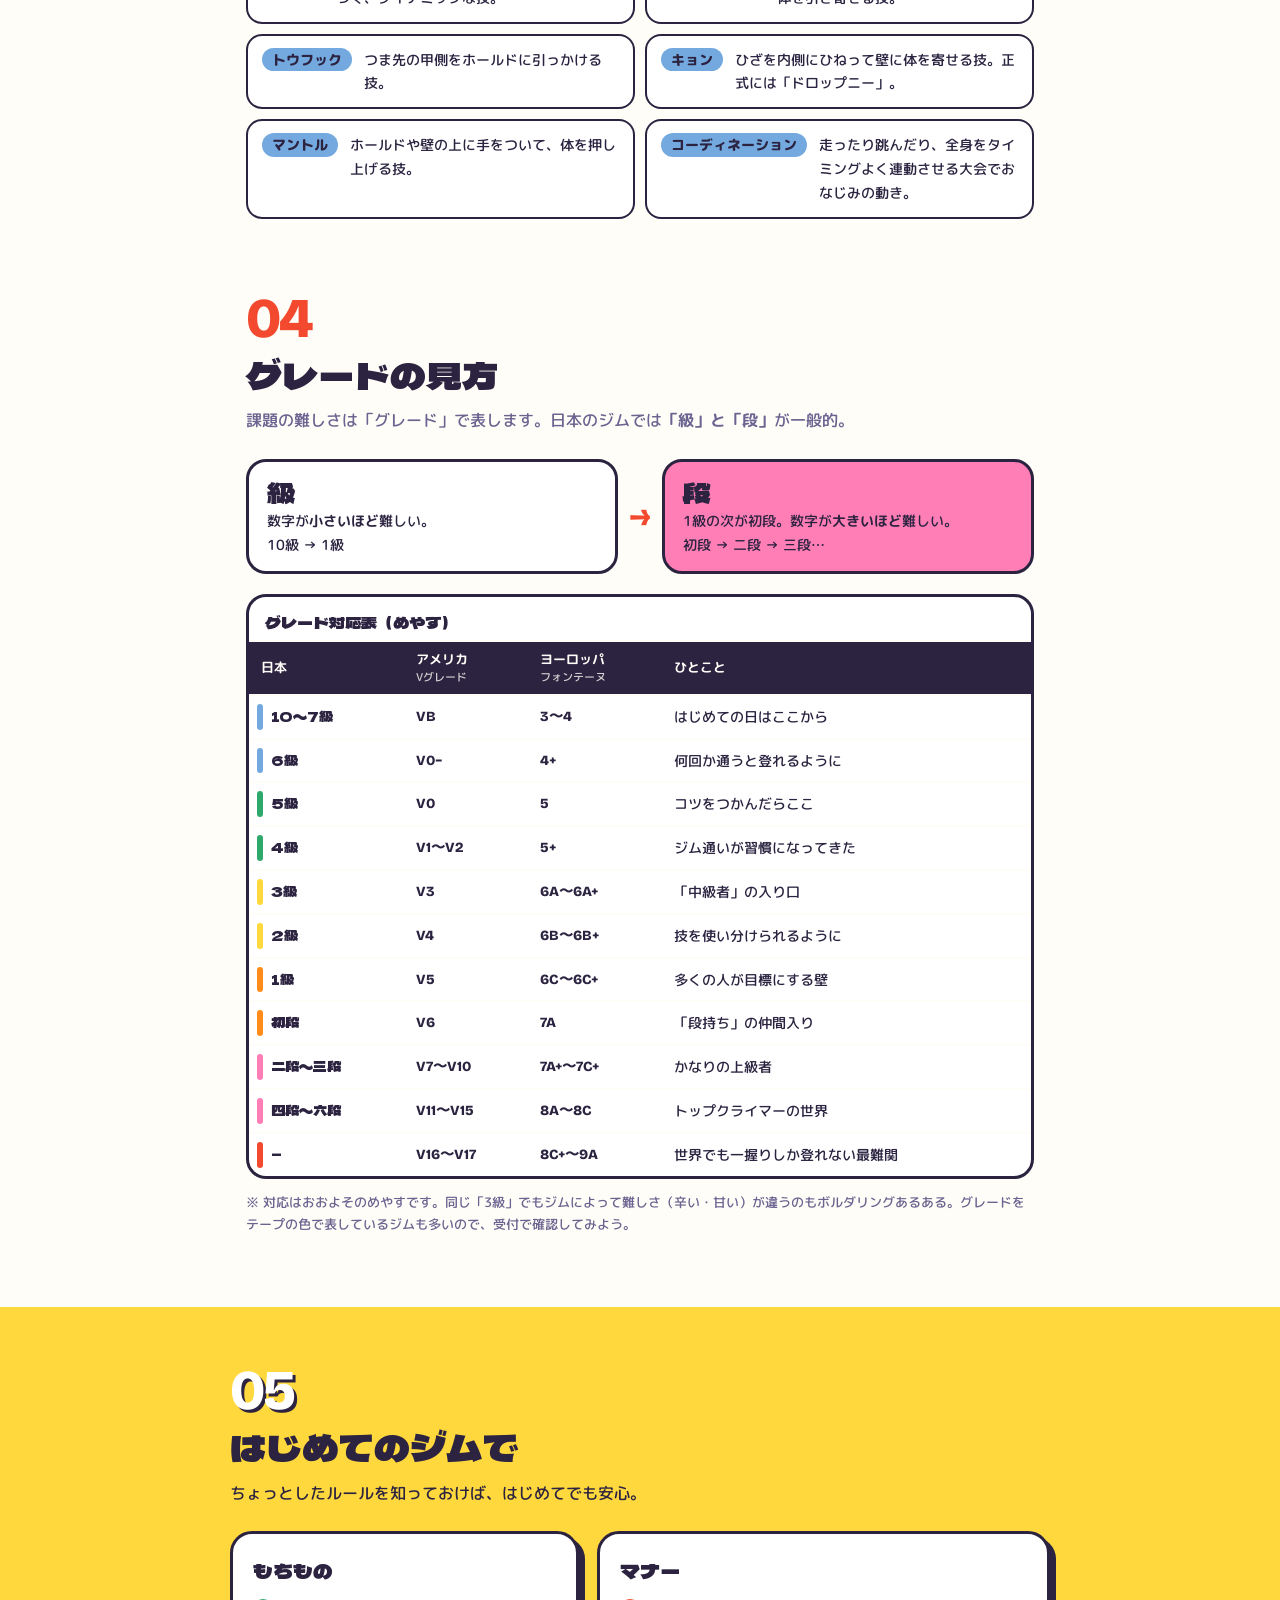
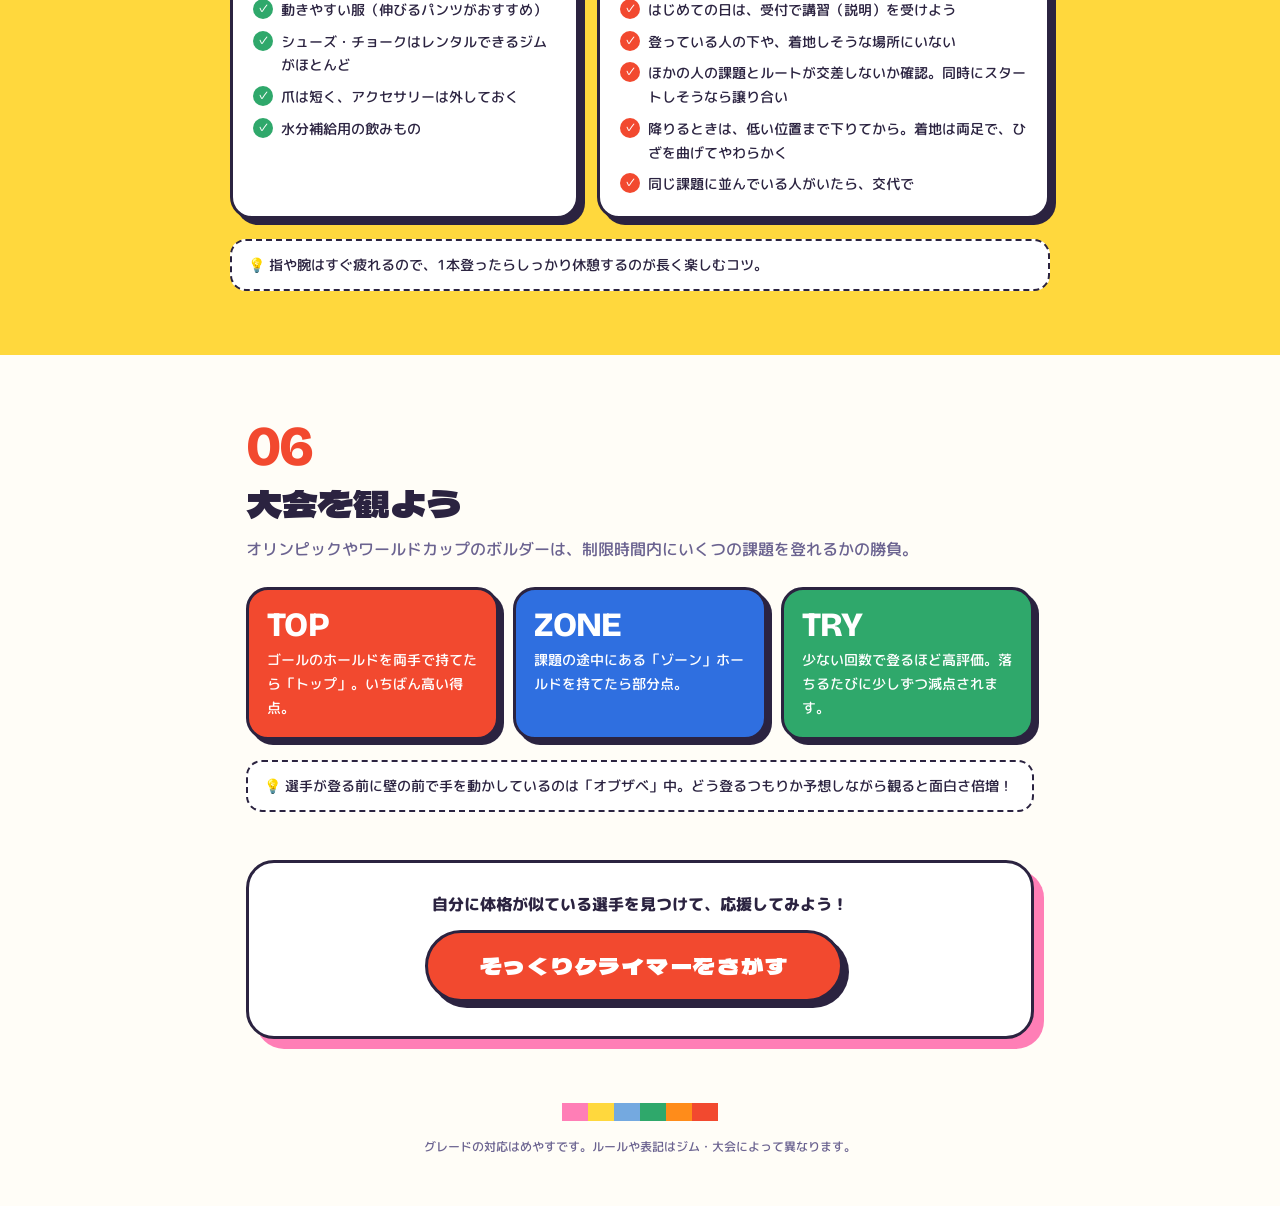
==== commit f44bd62a: "ガイドページ専用OGP画像を追加し、上部イラストの見切れとスタートの説明を修正 - ogp/guide.html から ogp-guide.png を生成し、guide.html の og:image" ====
--- a/guide.html
+++ b/guide.html
@@ -13,11 +13,13 @@
   <meta property="og:title" content="ボルダリングの楽しみ方 | Climb Twin">
   <meta property="og:description" content="「ガンバ！」の声かけから、グレードの見方、ジムでのマナーまで。はじめてのボルダリングガイド。">
   <meta property="og:url" content="https://asukaokochi-kinako.github.io/bouldering_twin_finder/guide.html">
-  <meta property="og:image" content="https://asukaokochi-kinako.github.io/bouldering_twin_finder/ogp.png">
+  <meta property="og:image" content="https://asukaokochi-kinako.github.io/bouldering_twin_finder/ogp-guide.png">
   <meta property="og:image:width" content="1200">
   <meta property="og:image:height" content="630">
   <meta property="og:locale" content="ja_JP">
+  <meta property="og:image:alt" content="「ボルダリングの楽しみ方 Ganba!」の文字と、ガンバ！ナイス！と声をかけ合うクライマーたち">
   <meta name="twitter:card" content="summary_large_image">
+  <meta name="twitter:image" content="https://asukaokochi-kinako.github.io/bouldering_twin_finder/ogp-guide.png">
 
   <link rel="preconnect" href="https://fonts.googleapis.com">
   <link rel="preconnect" href="https://fonts.gstatic.com" crossorigin>
@@ -65,7 +67,7 @@
         <li class="step">
           <span class="step__icon step__icon--yellow">2</span>
           <h3>スタート</h3>
-          <p>「S」などの印があるスタートホールドを持って、お尻をマットから離したらスタート。</p>
+          <p>「S」などの印があるスタートホールドを持って、足をマットから離したらスタート。</p>
         </li>
         <li class="step">
           <span class="step__icon step__icon--blue">3</span>
--- a/guide.css
+++ b/guide.css
@@ -46,10 +46,12 @@
   display: flex;
   justify-content: center;
   gap: 4px;
-  margin: 18px auto 0;
-  overflow: hidden;
-}
-.ghero__figs svg { flex: 0 0 auto; width: 96px; height: 110px; animation: bounce 1.8s ease-in-out infinite; }
+  margin: 10px auto 0;
+  /* 横のはみ出しだけ隠す。上は跳ねる分の余白をとって頭が切れないようにする */
+  padding-top: 32px;
+  overflow-x: clip;
+}
+.ghero__figs svg { flex: 0 0 auto; width: 110px; height: 124px; animation: bounce 1.8s ease-in-out infinite; }
 .ghero__figs svg:nth-child(2n) { animation-delay: -.6s; translate: 0 -14px; }
 
 .toc {
@@ -432,6 +434,6 @@
   .steps, .bubbles, .words, .cols, .points { grid-template-columns: 1fr; }
   .grade-rule { flex-direction: column; }
   .grade-rule__arrow { rotate: 90deg; line-height: 1; font-size: 24px; }
-  .ghero__figs svg { width: 70px; height: 80px; }
+  .ghero__figs svg { width: 78px; height: 88px; }
   .gsec__num { font-size: 44px; }
 }
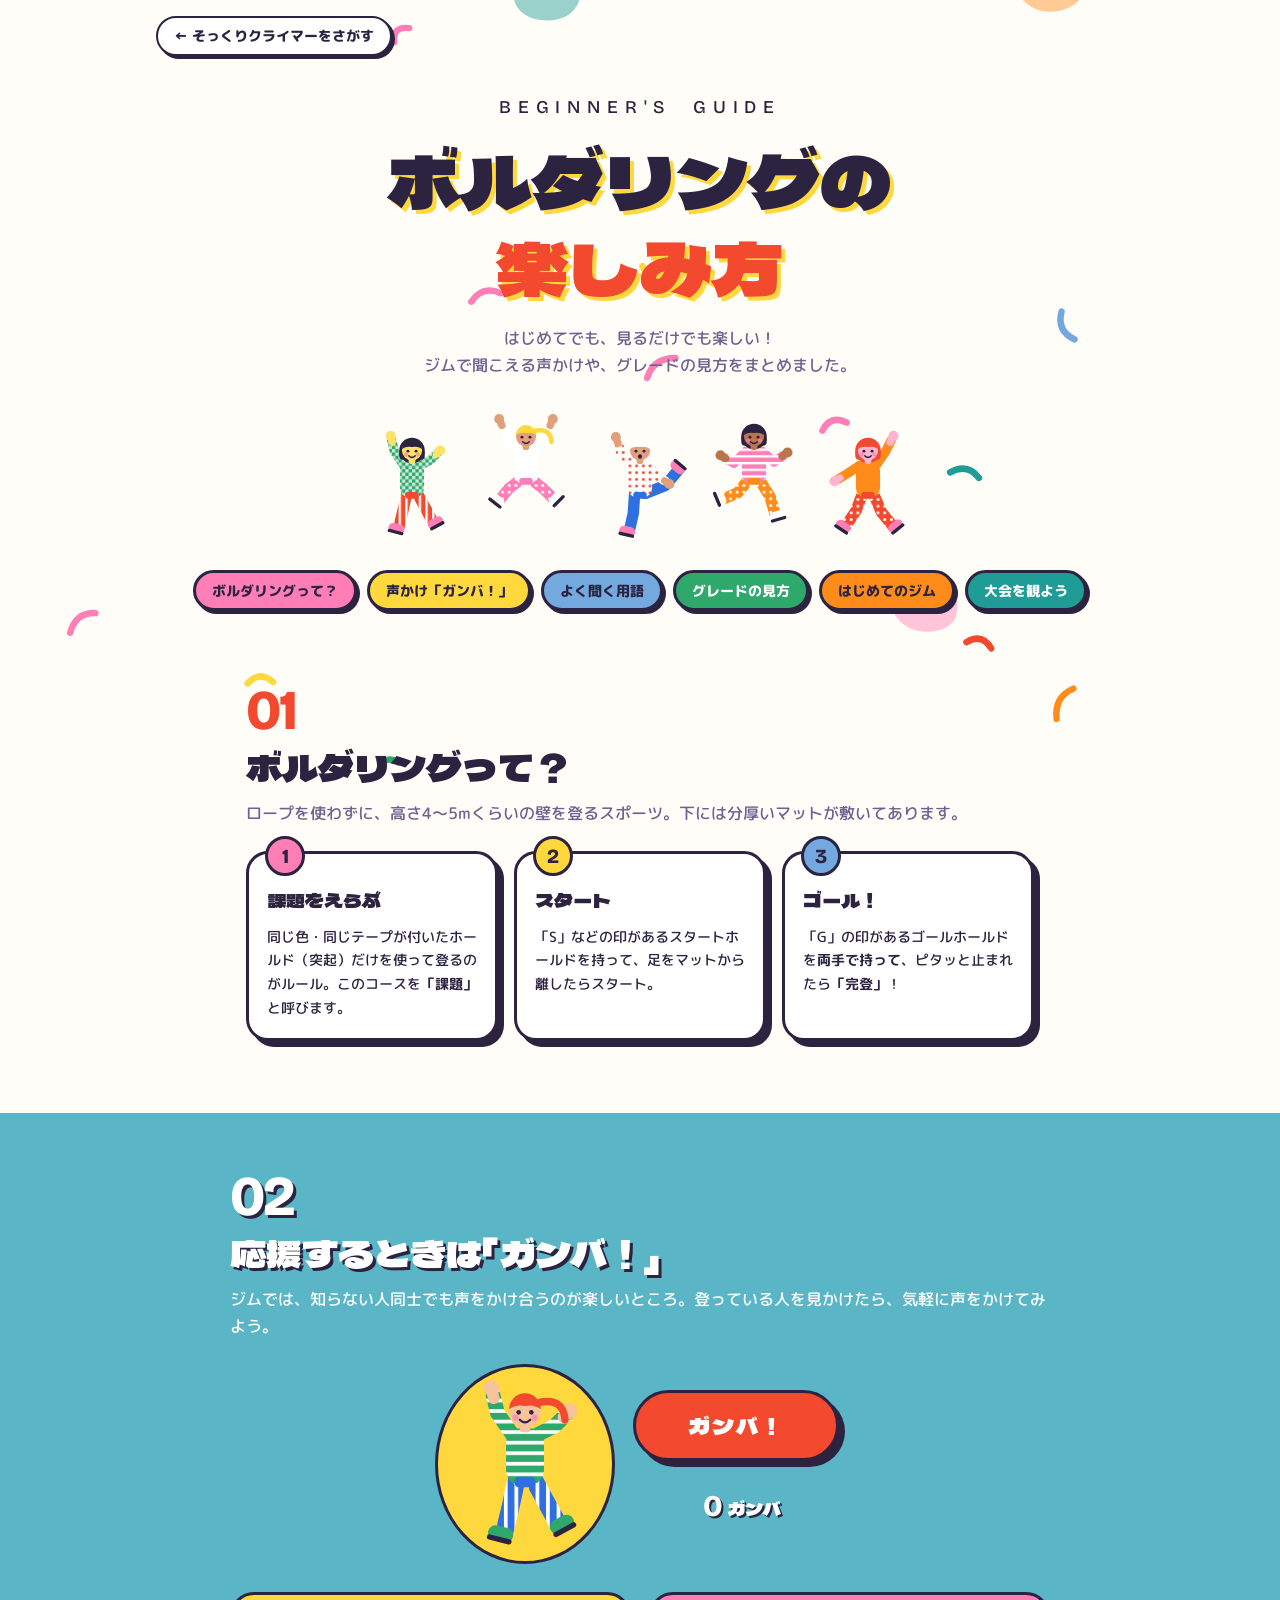
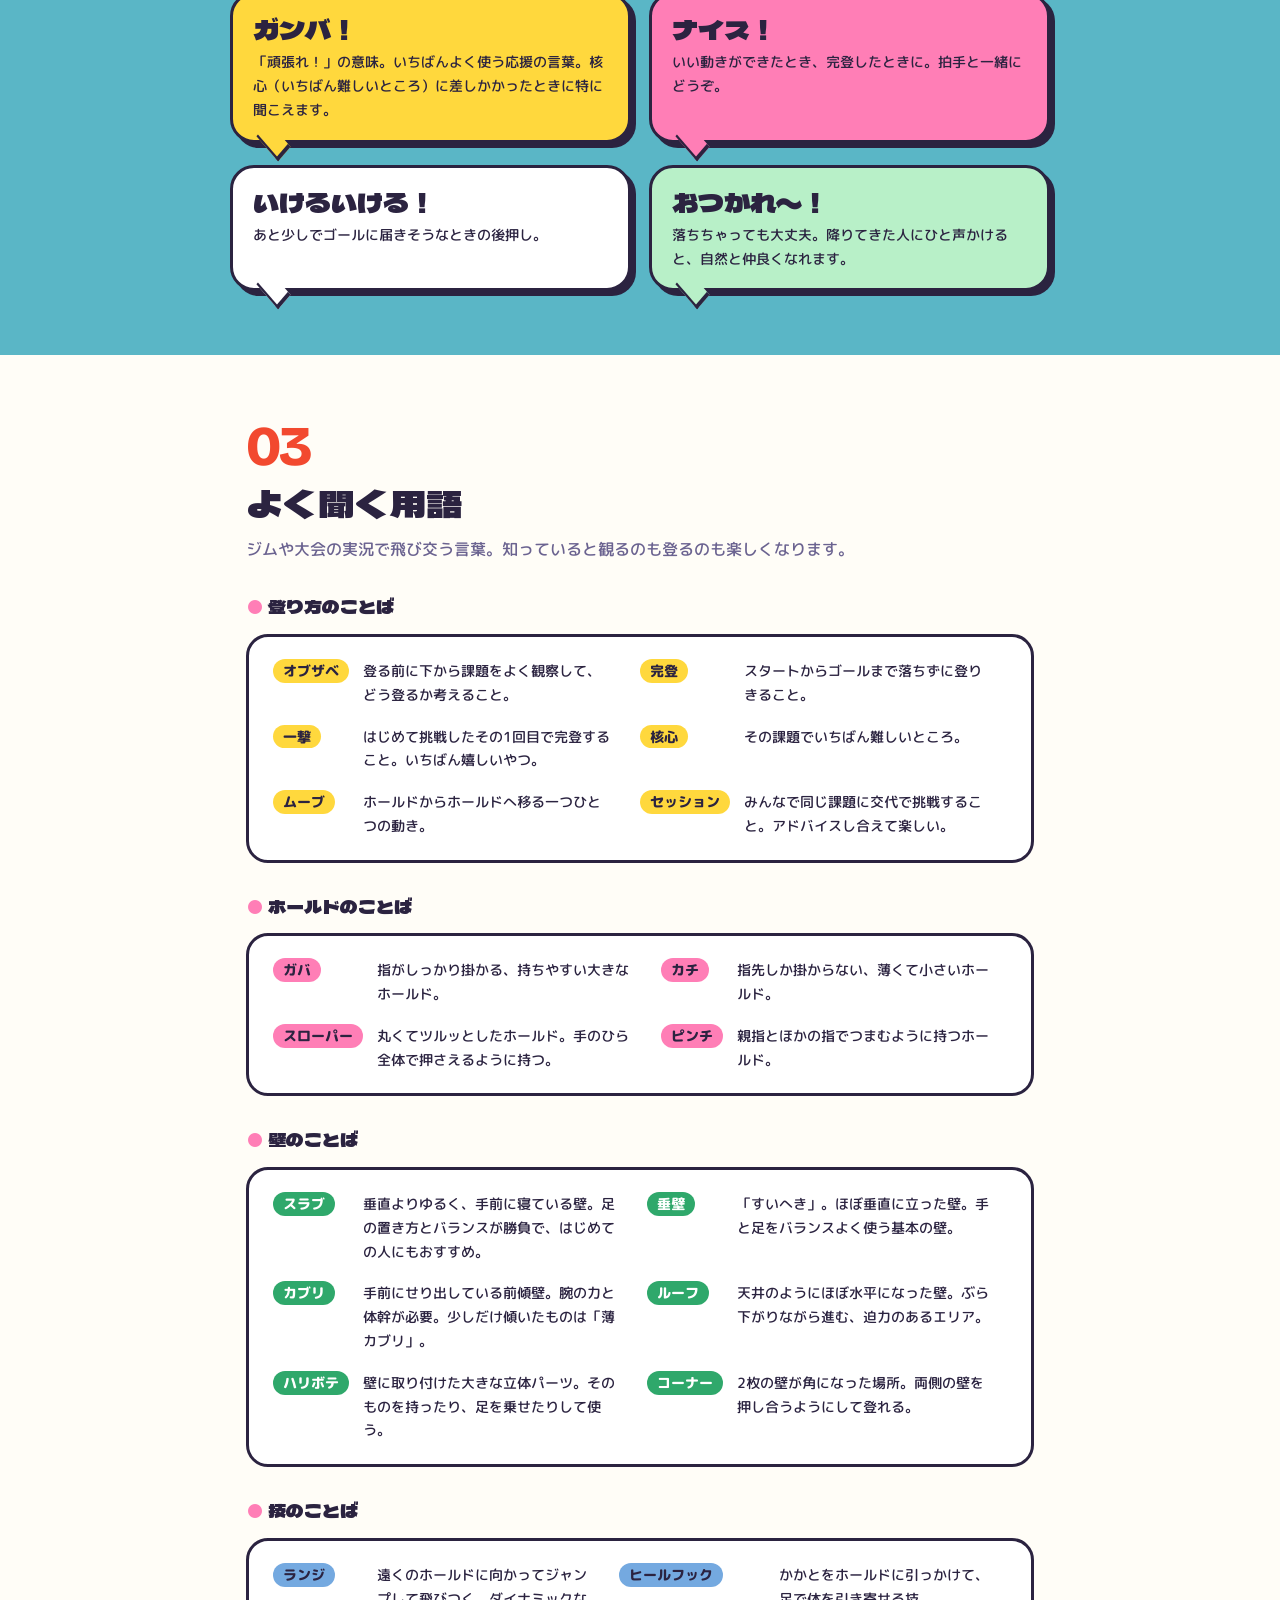
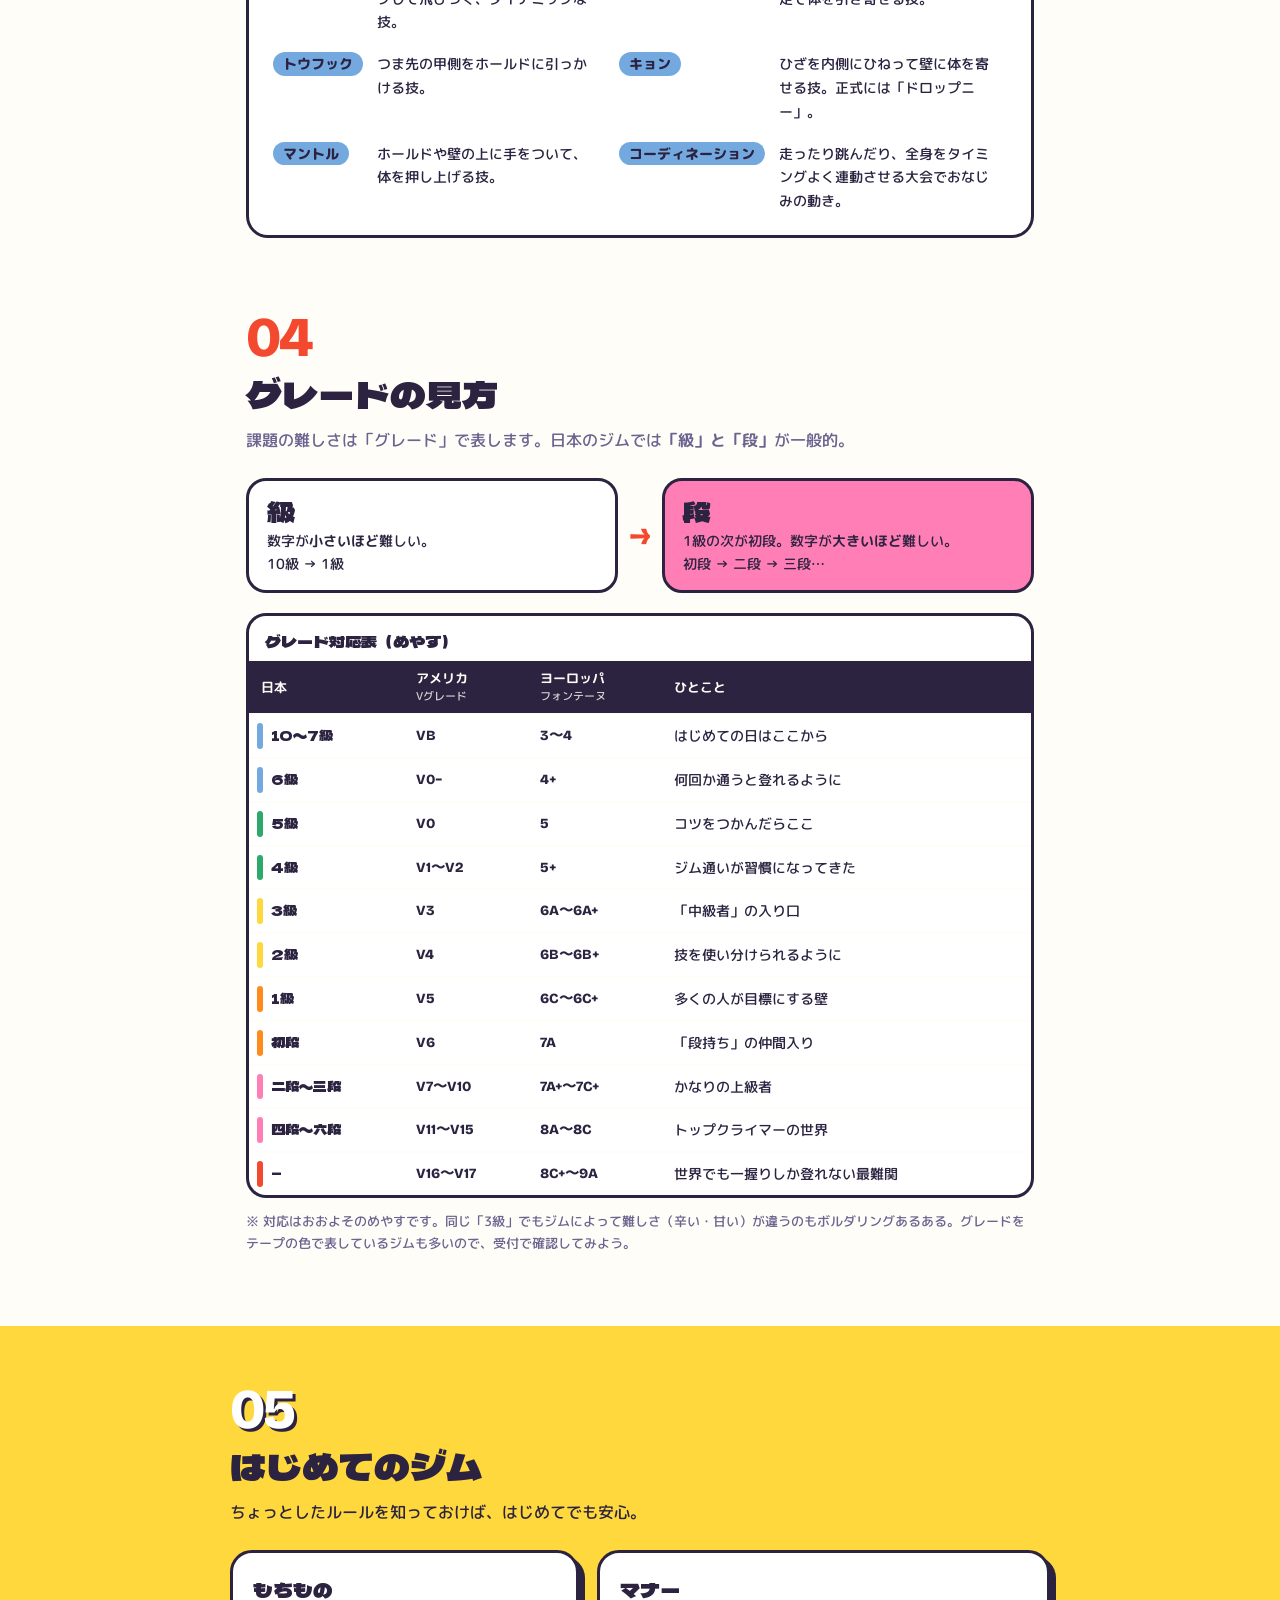
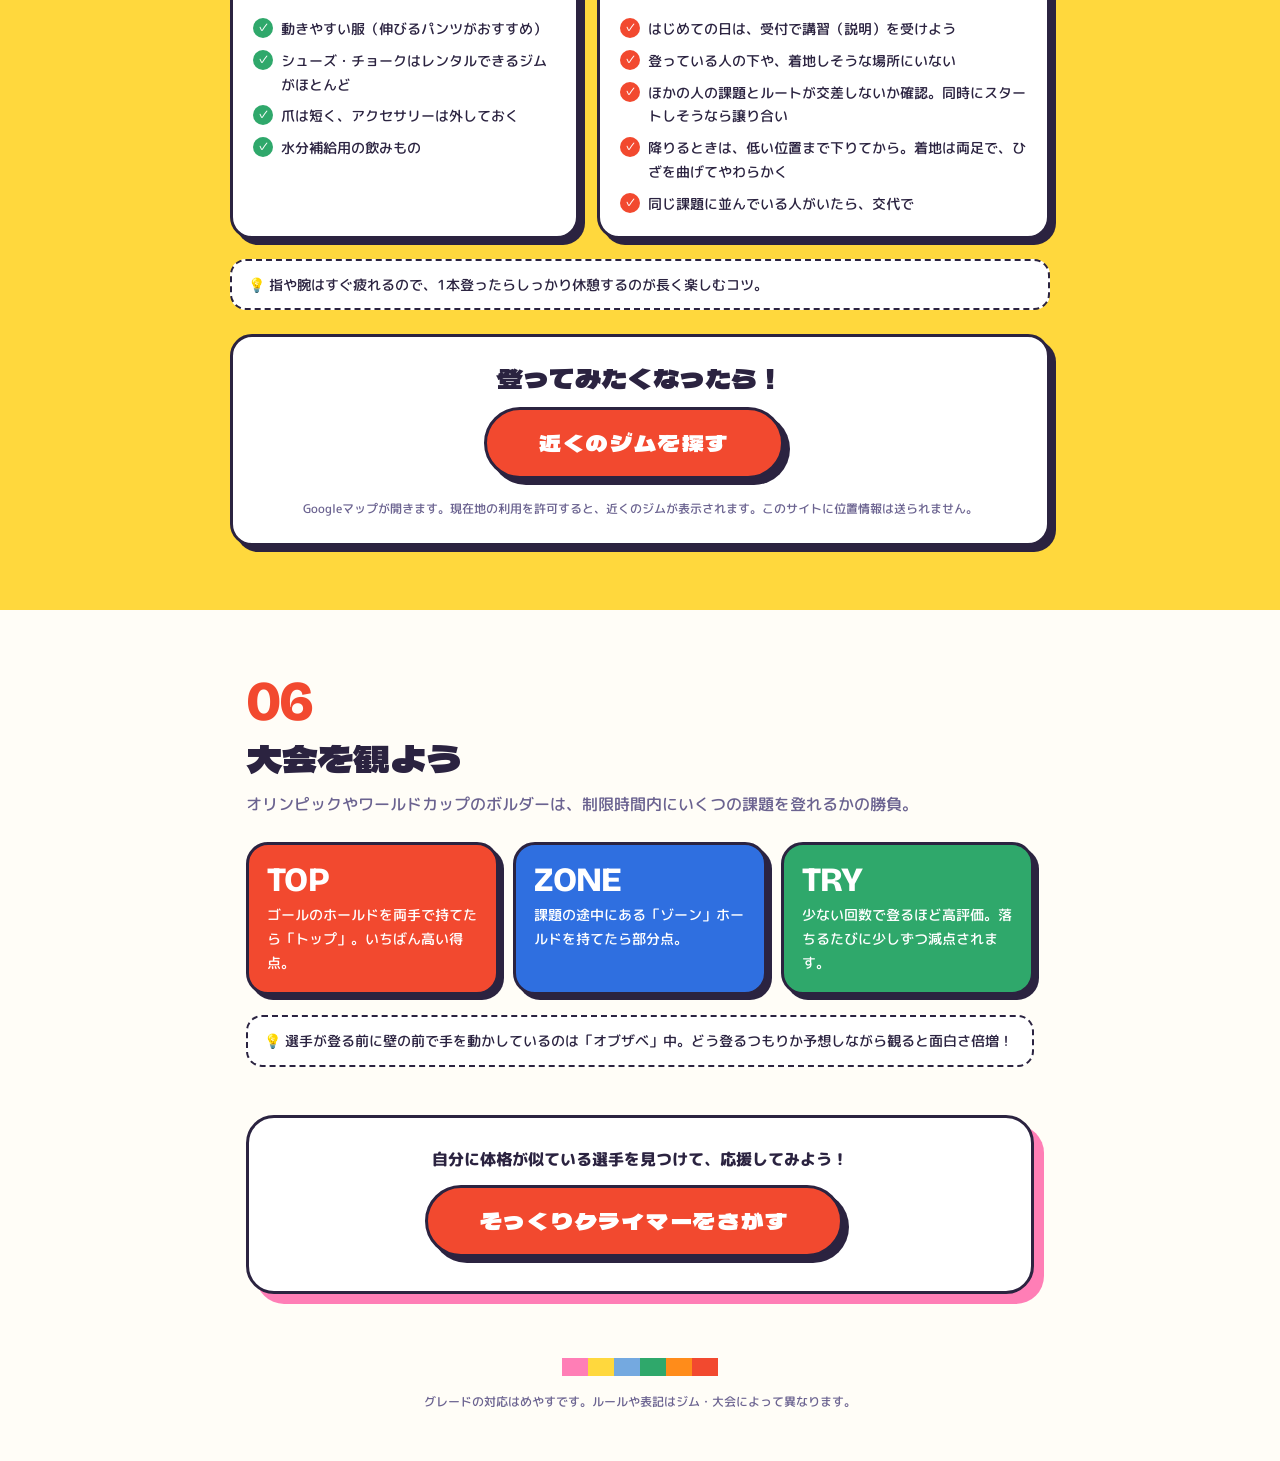
==== commit a4545b51: "ガイドの用語集をパネルにまとめ、近くのジムを探す導線を追加 - 用語集をグループごとに1枚のパネルにし、余白で区切る - 見出しを「はじめてのジム」に修正 - Googleマップでボルダリングジムを検" ====
--- a/guide.html
+++ b/guide.html
@@ -204,7 +204,7 @@
     <section class="gsec gsec--band gsec--yellow" id="manner">
       <div class="gsec__inner">
         <p class="gsec__num">05</p>
-        <h2 class="gsec__title">はじめてのジムで</h2>
+        <h2 class="gsec__title">はじめてのジム</h2>
         <p class="gsec__lead">ちょっとしたルールを知っておけば、はじめてでも安心。</p>
 
         <div class="cols">
@@ -229,6 +229,12 @@
           </div>
         </div>
         <p class="gtip">💡 指や腕はすぐ疲れるので、1本登ったらしっかり休憩するのが長く楽しむコツ。</p>
+
+        <div class="gym">
+          <p class="gym__title">登ってみたくなったら！</p>
+          <a class="btn btn--link" href="https://www.google.com/maps/search/?api=1&amp;query=%E3%83%9C%E3%83%AB%E3%83%80%E3%83%AA%E3%83%B3%E3%82%B0%E3%82%B8%E3%83%A0" target="_blank" rel="noopener noreferrer"><span class="btn__face">近くのジムを探す</span></a>
+          <p class="gym__note">Googleマップが開きます。現在地の利用を許可すると、近くのジムが表示されます。このサイトに位置情報は送られません。</p>
+        </div>
       </div>
     </section>
 
--- a/style.css
+++ b/style.css
@@ -260,7 +260,8 @@
   background: var(--card);
   transition: transform .15s, box-shadow .15s, background .15s;
 }
-.chip:hover span { transform: translateY(-2px); }
+.chip:hover span { transform: translate(1px, 1px); }
+.chip:active span { transform: translate(2px, 2px); }
 .chip input:focus-visible + span { outline: 3px dashed var(--orange); outline-offset: 3px; }
 .chip input:checked + span { color: #2b2340; box-shadow: 4px 4px 0 var(--ink); }
 .chip--pink input:checked + span  { background: var(--pink); }
@@ -330,7 +331,7 @@
   transform: translate(-6px, -6px);
   transition: transform .12s;
 }
-.btn:hover .btn__face { transform: translate(-8px, -8px); }
+.btn:hover .btn__face { transform: translate(-3px, -3px); }
 .btn:active .btn__face { transform: translate(0, 0); }
 .btn:focus-visible { outline: 3px dashed var(--cobalt); outline-offset: 6px; }
 .btn--ghost { display: block; margin: 40px auto 0; }
@@ -466,7 +467,8 @@
   border-radius: 22px;
   border: 3px solid #2b2340;
   --spot: var(--yellow);
-  background: radial-gradient(circle at 50% 52%, var(--spot) 0 42%, var(--paper) 43%);
+  /* 黒髪や黒い服が沈まないよう、ダークモードでも背景は明るいまま */
+  background: radial-gradient(circle at 50% 52%, var(--spot) 0 42%, #fffaf0 43%);
   overflow: hidden;
 }
 .card:nth-child(2) .card__avatar { --spot: var(--blue); }
@@ -568,7 +570,7 @@
   box-shadow: 4px 4px 0 #2b2340;
   transition: transform .12s, box-shadow .12s;
 }
-.card__video:hover { transform: translate(-2px, -2px); box-shadow: 6px 6px 0 #2b2340; }
+.card__video:hover { transform: translate(2px, 2px); box-shadow: 2px 2px 0 #2b2340; }
 .card__video:active { transform: translate(4px, 4px); box-shadow: 0 0 0 #2b2340; }
 .card__video svg { width: 18px; height: 18px; }
 
@@ -623,7 +625,7 @@
   cursor: pointer;
   transition: transform .12s, box-shadow .12s;
 }
-.sbtn:hover { transform: translate(-2px, -2px); box-shadow: 6px 6px 0 #2b2340; }
+.sbtn:hover { transform: translate(2px, 2px); box-shadow: 2px 2px 0 #2b2340; }
 .sbtn:active { transform: translate(4px, 4px); box-shadow: 0 0 0 #2b2340; }
 .sbtn:focus-visible { outline: 3px dashed var(--cobalt); outline-offset: 4px; }
 .sbtn[hidden] { display: none; }
@@ -646,9 +648,11 @@
   font-weight: 800;
   font-size: 14px;
   text-decoration: none;
+  box-shadow: 3px 3px 0 var(--ink);
   transition: transform .12s, box-shadow .12s;
 }
-.guide-link:hover { transform: translate(-2px, -2px); box-shadow: 4px 4px 0 var(--ink); }
+.guide-link:hover { transform: translate(2px, 2px); box-shadow: 1px 1px 0 var(--ink); }
+.guide-link:active { transform: translate(3px, 3px); box-shadow: 0 0 0 var(--ink); }
 .guide-link--band {
   display: table;
   margin: 32px auto 0;
@@ -656,7 +660,10 @@
   color: #2b2340;
   border-color: #2b2340;
   text-align: center;
-}
+  box-shadow: 3px 3px 0 #2b2340;
+}
+.guide-link--band:hover { box-shadow: 1px 1px 0 #2b2340; }
+.guide-link--band:active { box-shadow: 0 0 0 #2b2340; }
 .footer__link { color: var(--ink); font-weight: 800; }
 
 /* ========== footer ========== */
--- a/guide.css
+++ b/guide.css
@@ -20,9 +20,11 @@
   font-weight: 800;
   font-size: 14px;
   text-decoration: none;
+  box-shadow: 3px 3px 0 var(--ink);
   transition: transform .12s, box-shadow .12s;
 }
-.topnav__back:hover { transform: translate(-2px, -2px); box-shadow: 4px 4px 0 var(--ink); }
+.topnav__back:hover { transform: translate(2px, 2px); box-shadow: 1px 1px 0 var(--ink); }
+.topnav__back:active { transform: translate(3px, 3px); box-shadow: 0 0 0 var(--ink); }
 
 /* ========== hero ========== */
 .ghero {
@@ -75,7 +77,8 @@
   box-shadow: 3px 3px 0 #2b2340;
   transition: transform .12s, box-shadow .12s;
 }
-.toc__chip:hover { transform: translate(-2px, -2px); box-shadow: 5px 5px 0 #2b2340; }
+.toc__chip:hover { transform: translate(2px, 2px); box-shadow: 1px 1px 0 #2b2340; }
+.toc__chip:active { transform: translate(3px, 3px); box-shadow: 0 0 0 #2b2340; }
 .toc__chip--pink { background: var(--pink); }
 .toc__chip--yellow { background: var(--yellow); }
 .toc__chip--blue { background: var(--blue); }
@@ -261,23 +264,21 @@
 .bubble__desc { margin: 6px 0 0; font-size: 14px; }
 
 /* ========== 03 words ========== */
+/* グループごとに1枚のパネルにまとめ、用語の列を揃える */
 .words {
   display: grid;
-  grid-template-columns: repeat(2, 1fr);
-  gap: 10px;
-  margin: 0;
-}
-.word {
-  display: flex;
-  gap: 12px;
-  align-items: baseline;
-  padding: 12px 14px;
-  background: var(--card);
-  border: 2px solid var(--ink);
-  border-radius: 16px;
-}
+  grid-template-columns: auto 1fr auto 1fr;
+  gap: 18px 14px;
+  align-items: start;
+  margin: 0;
+  padding: 22px 24px;
+  background: var(--card);
+  border: 3px solid var(--ink);
+  border-radius: 22px;
+}
+.word { display: contents; }
 .word dt {
-  flex: 0 0 auto;
+  justify-self: start;
   padding: 0 10px;
   border-radius: 999px;
   background: var(--yellow);
@@ -288,7 +289,7 @@
 .word--pink dt { background: var(--pink); }
 .word--blue dt { background: var(--blue); }
 .word--green dt { background: var(--green); color: #fff; }
-.word dd { margin: 0; font-size: 14px; }
+.word dd { margin: 0 14px 0 0; font-size: 14px; }
 
 /* ========== 04 grade ========== */
 .grade-rule {
@@ -394,6 +395,27 @@
 }
 .gsec--yellow .gtip { background: #fff; color: #2b2340; border-color: #2b2340; }
 
+.gym {
+  margin-top: 24px;
+  padding: 24px 20px;
+  text-align: center;
+  background: #fff;
+  color: #2b2340;
+  border: 3px solid #2b2340;
+  border-radius: 22px;
+  box-shadow: 6px 6px 0 #2b2340;
+}
+.gym__title {
+  margin: 0 0 18px;
+  font-family: var(--font-pop);
+  font-size: clamp(20px, 5vw, 26px);
+  line-height: 1.3;
+}
+/* 白いパネル上なのでダークモードでもボタンの土台は濃い色のまま */
+.gym .btn { background: #2b2340; }
+.gym .btn__face { border-color: #2b2340; }
+.gym__note { margin: 14px 0 0; font-size: 12px; color: #6b6390; }
+
 /* ========== 06 watch ========== */
 .points {
   display: grid;
@@ -431,7 +453,12 @@
 
 /* ========== responsive ========== */
 @media (max-width: 640px) {
-  .steps, .bubbles, .words, .cols, .points { grid-template-columns: 1fr; }
+  .steps, .bubbles, .cols, .points { grid-template-columns: 1fr; }
+  .words { display: block; padding: 18px 16px; }
+  .word { display: block; }
+  .word + .word { margin-top: 18px; }
+  .word dt { display: inline-block; }
+  .word dd { margin: 4px 0 0; }
   .grade-rule { flex-direction: column; }
   .grade-rule__arrow { rotate: 90deg; line-height: 1; font-size: 24px; }
   .ghero__figs svg { width: 78px; height: 88px; }
